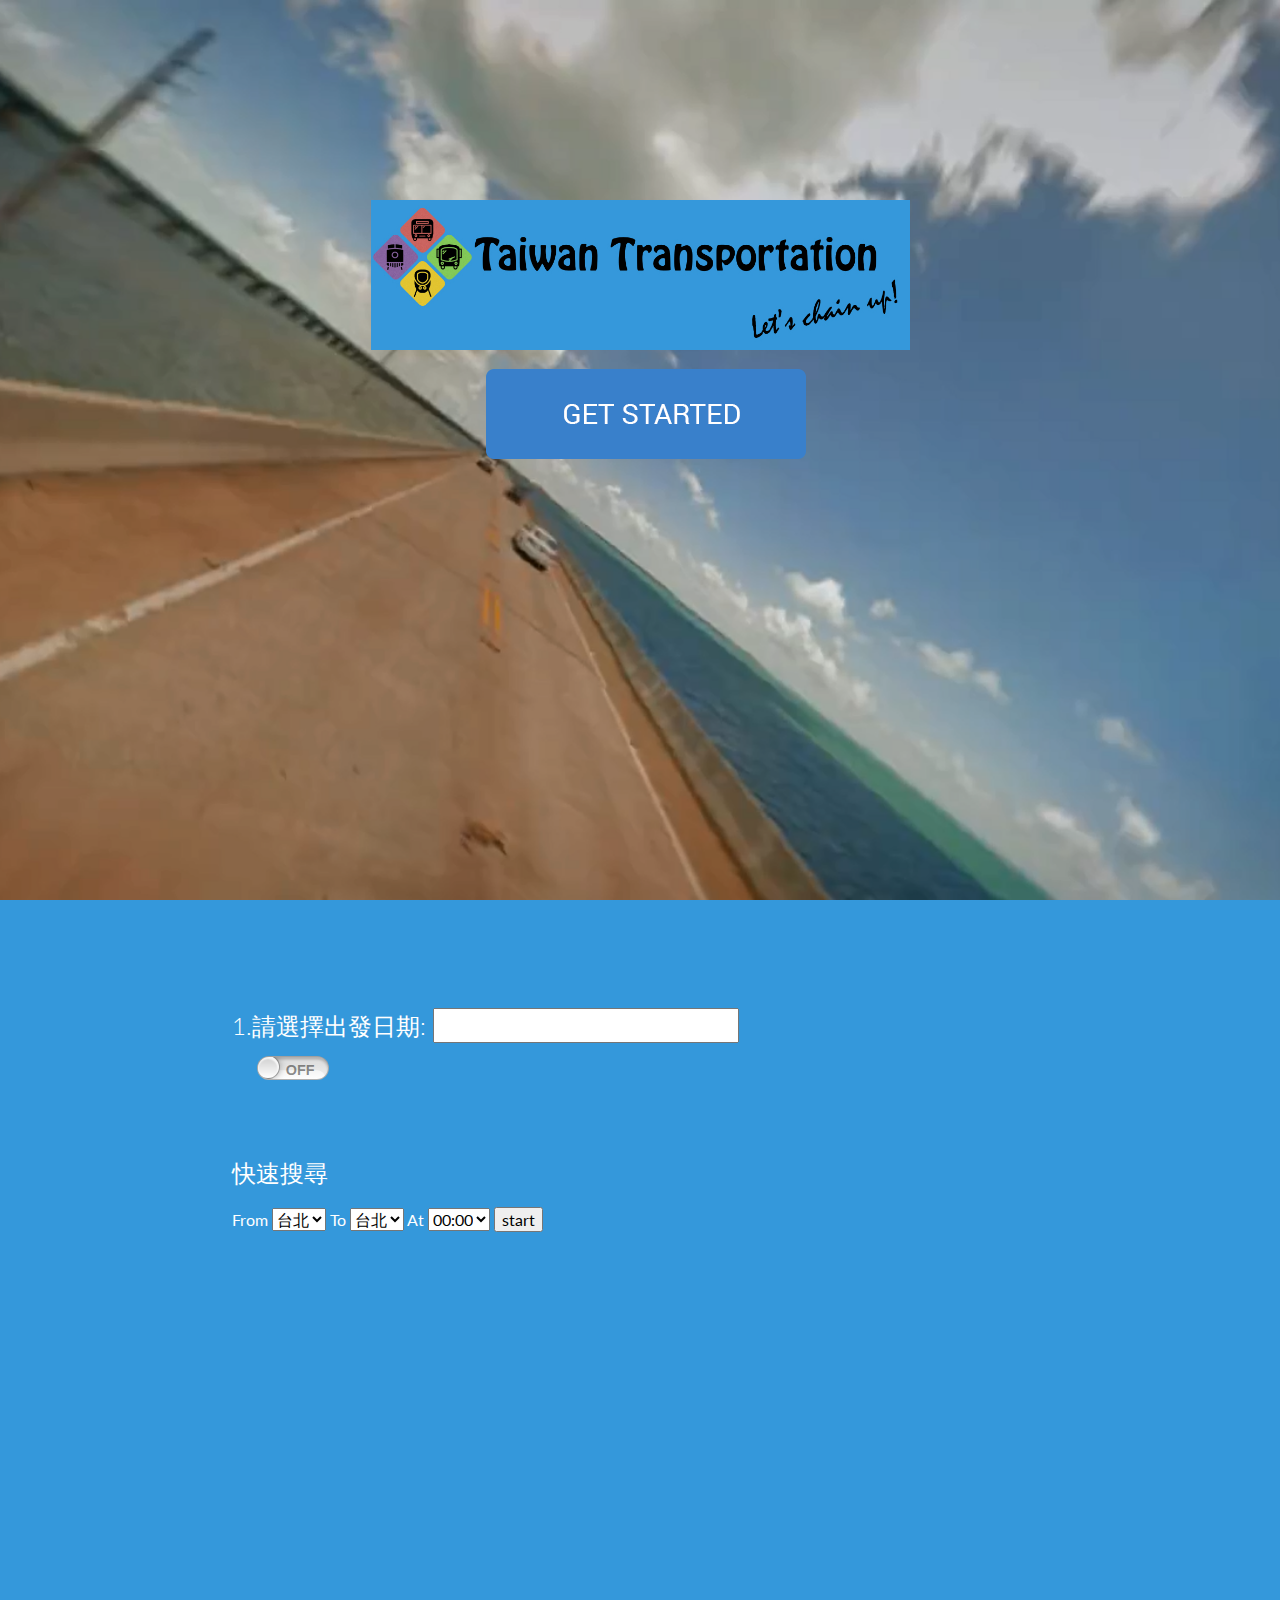
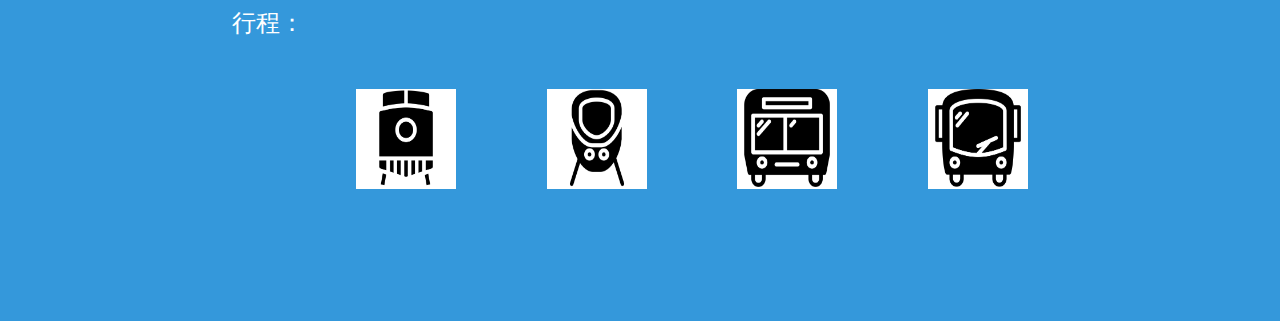
==== index.html @ dab4e98c "new UI ver2 配色未調" ====
<!DOCTYPE html>
<html lang="en" class="demo-1 no-js">
	<head>
		<meta charset="UTF-8" />
		<meta http-equiv="X-UA-Compatible" content="IE=edge">
		<meta name="viewport" content="width=device-width, initial-scale=1">
		<title>Transportation.</title>
		<meta name="description" content="Hover Effects with animated SVG Shapes using Snap.svg" />
		<meta name="keywords" content="animated svg, hover effect, grid, svg shape html, " />
		<meta name="author" content="Codrops" />
		<link rel="shortcut icon" href="../favicon.ico">
		<link rel="stylesheet" type="text/css" href="css/normalize.css" />
		<link rel="stylesheet" type="text/css" href="css/demo.css" />
		<link rel="stylesheet" type="text/css" href="css/component.css" />
		<link rel="stylesheet" href="css/jquery.modal.css" type="text/css" media="screen" />
		<link rel="stylesheet" type="text/css" href="css/style.css">
		<link rel="stylesheet" href="css/animate.css">
		
		<link href='https://fonts.googleapis.com/css?family=Indie+Flower' rel='stylesheet' type='text/css'>
		

		
		<script src="https://ajax.googleapis.com/ajax/libs/jquery/1.11.3/jquery.min.js"></script>
		<script src="js/calendar.js" type="text/javascript"></script>
		<script src="js/snap.svg-min.js"></script>
		<script type="text/javascript" src="http://www.parsecdn.com/js/parse-latest.js"></script>
		<script src="js/jquery.modal.js" type="text/javascript" charset="utf-8"></script>
		<script src="js/shake.js" type="text/javascript" charset="utf-8" async defer></script>
		<!-- 各種交通工具.js -->
		<script src="js/train.js" type="text/javascript" charset="utf-8" async defer></script>
		<script src="js/THSR.js" type="text/javascript" charset="utf-8" async defer></script>
		<script src="js/Bus.js" type="text/javascript" charset="utf-8" async defer></script>   	
		<script src="js/t_bus.js" type="text/javascript" charset="utf-8" async defer></script>		
		

		<script type="text/javascript">
			var c = new Calendar("c");
			document.write(c);
              	$(function(){
			    	$("#gotop").click(function(){       
			     	jQuery("html,body").animate({
				    		scrollTop:450
						},1000);
				  		     
			     });
		    	   
			    	$(window).scroll(function() {
			      	if ( $(this).scrollTop() > 300){
			      		$('#gotop').fadeIn("fast");
			      	} 
			      	else {
			      		$('#gotop').stop().fadeOut("fast");
			      	}
			     });

			});
			
		</script>
	</head>
	<body>
	
	
		
	
	<div id="gotop"><img src="http://1.bp.blogspot.com/-zMfrIkyhlVs/Uh7FePoKU8I/AAAAAAAAHnA/WA0H_vbWAWc/s1600/go-top.png"></div>
				<div id="main">
				<video autoplay poster="css/bg.png" id="bgvid" muted loop>
				
				<source src="v1.mp4" type="video/mp4">
				</video>
				<header class="codrops-header">
<!-- 				<h1>Transportation.<span>Let's Chain up. </span></h1>
 -->			</header>
				<br>
				<input type="image" src="img/get-started.png" id="started"  onclick="go_started()" ></input>
				
			</div>
			<br>
			<br>
			<br>
			<br>
		<div class="container">
			<div id="inner">
			<div class="step" >
				
				<h2>1.請選擇出發日期: <input type="text" id = "date" name="txt2" onfocus="c.showMoreDay = false;c.show(this);"/></h2>	
				<label><input type="checkbox" id="ios" class="ios-switch"  onclick="divide(this)" /></label>
			</div>
			
			
			<div id="divide1" class="step" style="display:block;">
			
			<h2>快速搜尋</h2>
			<br>From
								<select name="from"size="1" id = "all_from">
									<option value="1">台北</option>
									<option value="2">板橋</option>
									<option value="3">桃園</option>
									<option value="4">新竹</option>
									<option value="5">台中</option>
									<option value="6">嘉義</option>
									<option value="7">台南</option>
									<option value="8">高雄</option>
								</select>
								To
								<select name="to" size="1" id = "all_to">
									<option value="1">台北</option>
									<option value="2">板橋</option>
									<option value="3">桃園</option>
									<option value="4">新竹</option>
									<option value="5">台中</option>
									<option value="6">嘉義</option>
									<option value="7">台南</option>
									<option value="8">高雄</option>
								</select>
								At
								<select name="time" size="1" id = "all_time">
									<option value="0">00:00</option>
									<option value="1">01:00</option>
									<option value="2">02:00</option>
									<option value="3">03:00</option>
									<option value="4">04:00</option>
									<option value="5">05:00</option>
									<option value="6">06:00</option>
									<option value="7">07:00</option>
									<option value="8">08:00</option>
									<option value="9">09:00</option>
									<option value="10">10:00</option>
									<option value="11">11:00</option>
									<option value="12">12:00</option>
									<option value="13">13:00</option>
									<option value="14">14:00</option>
									<option value="15">15:00</option>
									<option value="16">16:00</option>
									<option value="17">17:00</option>
									<option value="18">18:00</option>
									<option value="19">19:00</option>
									<option value="20">20:00</option>
									<option value="21">21:00</option>
									<option value="22">22:00</option>
									<option value="23">23:00</option>
								</select>
								<input type="button" value="start" onclick="metasearch()">
			</div>
			
			<div class="step" id="divide2" style="display:none;">
				<h2>請選擇交通工具：<span></span></h2>
			
			<section id="grid" class="grid clearfix">
			
				<a id="train" class="visible" data-path-hover="m 180,34.57627 -180,0 L 0,0 180,0 z">
					<figure>
						<img src="img/train.png" />
						<svg viewBox="0 0 180 320" preserveAspectRatio="none"><path d="M 180,160 0,218 0,0 180,0 z"/></svg>
						<figcaption>

						<h2>火車</h2>
						<p>Train</p>
						
						<form name="train">
						<br>From<br>
							<select name="major" size="1" onChange="redirect(this.options.selectedIndex,0)" id="major1_train">
								<option>台北</option>
								<option>桃園</option>
								<option>新竹</option>
								<option>苗栗</option>
								<option>台中</option>
								<option>彰化</option>
								<option>雲林</option>
								<option>嘉義</option>
								<option>台南</option>
								<option>高雄</option>
								<option>屏東</option>
								<option>台東</option>
								<option>花蓮</option>
								<option>宜蘭</option>
								<option>平溪線</option>
								<option>內灣線</option>
								<option>集集線</option>
								<option>沙崙線</option>
								<option>深奧線</option>
							</select>
							<select name="sub1" size="1" id = "train_from">
								<option value="083">福隆</option>
								<option value="084">貢寮</option>
								<option value="085">雙溪</option>
								<option value="086">牡丹</option>
								<option value="087">三貂嶺</option>
								<option value="088">侯硐</option>
								<option value="089">瑞芳</option>
								<option value="090">四腳亭</option>
								<option value="..">暖暖</option>
								<option value="092">基隆</option>
								<option value="..">三坑</option>
								<option value="093">八堵</option>
								<option value="094">七堵</option>
								<option value="..">百福</option>
								<option value="..">五堵</option>
								<option value="096">汐止</option>
								<option value="..">汐科</option>
								<option value="097">南港</option>
								<option value="098">松山</option>
								<option value="100" selected>台北</option>
								<option value="101">萬華</option>
								<option value="102">板橋</option>
								<option value="..">浮洲</option>
								<option value="103">樹林</option>
								<option value="104">山佳</option>
								<option value="105">鶯歌</option>
							</select>
							
							<br>To<br>
							<select name="major2" size="1" onChange="redirect(this.options.selectedIndex,1)" id="major2_train">								<option>台北</option>
								<option>桃園</option>
								<option>新竹</option>
								<option>苗栗</option>
								<option>台中</option>
								<option>彰化</option>
								<option>雲林</option>
								<option>嘉義</option>
								<option>台南</option>
								<option>高雄</option>
								<option>屏東</option>
								<option>台東</option>
								<option>花蓮</option>
								<option>宜蘭</option>
								<option>平溪線</option>
								<option>內灣線</option>
								<option>集集線</option>
								<option>沙崙線</option>
								<option>深奧線</option>
							</select>
							<select name="sub2" size="1" id = "train_to">
								<option value="083">福隆</option>
								<option value="084">貢寮</option>
								<option value="085">雙溪</option>
								<option value="086">牡丹</option>
								<option value="087">三貂嶺</option>
								<option value="088">侯硐</option>
								<option value="089">瑞芳</option>
								<option value="090">四腳亭</option>
								<option value="..">暖暖</option>
								<option value="092">基隆</option>
								<option value="..">三坑</option>
								<option value="093">八堵</option>
								<option value="094">七堵</option>
								<option value="..">百福</option>
								<option value="..">五堵</option>
								<option value="096">汐止</option>
								<option value="..">汐科</option>
								<option value="097">南港</option>
								<option value="098">松山</option>
								<option value="100" selected>台北</option>
								<option value="101">萬華</option>
								<option value="102">板橋</option>
								<option value="..">浮洲</option>
								<option value="103">樹林</option>
								<option value="104">山佳</option>
								<option value="105">鶯歌</option>
							</select>
							<br>
							<input type="image" src="img/exchange1.png" id="exchange" onclick="change();return false; "  ></input>
							<br>At<br>
							<select name="type" size="1" id = "train_time">
								<option>00:00</option>
								<option>01:00</option>
								<option>02:00</option>
								<option>03:00</option>
								<option>04:00</option>
								<option>05:00</option>
								<option>06:00</option>
								<option>07:00</option>
								<option>08:00</option>
								<option>09:00</option>
								<option>10:00</option>
								<option>11:00</option>
								<option>12:00</option>
								<option>13:00</option>
								<option>14:00</option>
								<option>15:00</option>
								<option>16:00</option>
								<option>17:00</option>
								<option>18:00</option>
								<option>19:00</option>
								<option>20:00</option>
								<option>21:00</option>
								<option>22:00</option>
								<option>23:00</option>
							</select>
							
							<select name="time_check" size="1" id = "time_check">
								<option value="0">出發時間</option>
								<option value="1">抵達時間</option>
								
								
							</select>
							<br>Type<br>
							<select name="type" size="1" id = "train_type">
								<option value="0">全部</option>
								<option value="1">對號</option>
								<option value="2">非對號</option>
								
							</select>
							
							
							<button onclick="search($('#train_from :selected').text(),$('#train_to :selected').text(),$('#time_check').val(),$('#train_time').val(),$('#train_type').val(),0);return false">Submit</button>
						</form>
						</figcaption>

					</figure>
				</a>
				<a  id="thsr" class="visible" data-path-hover="m 180,34.57627 -180,0 L 0,0 180,0 z">
					<figure>
						<img src="img/thsr.png" />
						<svg viewBox="0 0 180 320" preserveAspectRatio="none"><path d="M 180,160 0,218 0,0 180,0 z"/></svg>
						<figcaption>

							<h2>高鐵</h2>
							<p>Taiwan High Speed Rail(THSR)</p>
							<form name="thsr">                
								<br>From<br>
								<select name="from"size="1" id = "thsr_from">
									<option value="1">台北</option>
									<option value="2">板橋</option>
									<option value="3">桃園</option>
									<option value="4">新竹</option>
									<option value="5">台中</option>
									<option value="6">嘉義</option>
									<option value="7">台南</option>
									<option value="8">左營</option>
								</select>
								<br>To<br>
								<select name="to" size="1" id = "thsr_to">
									<option value="1">台北</option>
									<option value="2">板橋</option>
									<option value="3">桃園</option>
									<option value="4">新竹</option>
									<option value="5">台中</option>
									<option value="6">嘉義</option>
									<option value="7">台南</option>
									<option value="8">左營</option>
								</select>
								<br>
								<input type="image" src="img/exchange1.png" id="exchange" onclick="change2();return false; "  ></input>
								<br>At<br>
								<select name="time" size="1" id = "thsr_time">
									<option value="0">00:00</option>
									<option value="1">01:00</option>
									<option value="2">02:00</option>
									<option value="3">03:00</option>
									<option value="4">04:00</option>
									<option value="5">05:00</option>
									<option value="6">06:00</option>
									<option value="7">07:00</option>
									<option value="8">08:00</option>
									<option value="9">09:00</option>
									<option value="10">10:00</option>
									<option value="11">11:00</option>
									<option value="12">12:00</option>
									<option value="13">13:00</option>
									<option value="14">14:00</option>
									<option value="15">15:00</option>
									<option value="16">16:00</option>
									<option value="17">17:00</option>
									<option value="18">18:00</option>
									<option value="19">19:00</option>
									<option value="20">20:00</option>
									<option value="21">21:00</option>
									<option value="22">22:00</option>
									<option value="23">23:00</option>
								</select>
															
								<button onclick="selectitem($('#thsr_from').val(),$('#thsr_to').val(),$('#thsr_time').val(),$('#thsr_from :selected').text(),$('#thsr_to :selected').text(),0);return false">Submit</button>             
							</form>

						</figcaption>
					</figure>
				</a>
				<a  id="bus" class="visible" data-path-hover="m 180,34.57627 -180,0 L 0,0 180,0 z">
					<figure>
						<img src="img/coach.png"/>
						<svg viewBox="0 0 180 320" preserveAspectRatio="none"><path d="M 180,160 0,218 0,0 180,0 z"/></svg>
						<figcaption>
						<h2>客運</h2>
						<p>Coach</p>
						<form name="bus">
						<br>路線<br>
						<select name="route"size="1" id = "bus_route">
									<option value="1">台北→台南(兩排椅)</option>
									<option value="2">台南→台北(兩排椅)</option>
									<option value="3">台北→台南(三排椅)</option>
									<option value="4">台南→台北(三排椅)</option>
									<option value="5">台北→新營→高雄</option>
									<option value="6">高雄→新營→台北</option>
									<option value="7">台南→嘉義</option>
									<option value="8">嘉義→台南</option>
									<option value="9">台北→台中</option>
									<option value="10">台中→台北</option>
									<option value="11">台南→台中</option>
									<option value="12">台中→台南</option>
									
								</select>
						<br>At<br>
							<select name="type" size="1" id = "b_time">
								<option value="0">00:00</option>
									<option value="1">01:00</option>
									<option value="2">02:00</option>
									<option value="3">03:00</option>
									<option value="4">04:00</option>
									<option value="5">05:00</option>
									<option value="6">06:00</option>
									<option value="7">07:00</option>
									<option value="8">08:00</option>
									<option value="9">09:00</option>
									<option value="10">10:00</option>
									<option value="11">11:00</option>
									<option value="12">12:00</option>
									<option value="13">13:00</option>
									<option value="14">14:00</option>
									<option value="15">15:00</option>
									<option value="16">16:00</option>
									<option value="17">17:00</option>
									<option value="18">18:00</option>
									<option value="19">19:00</option>
									<option value="20">20:00</option>
									<option value="21">21:00</option>
									<option value="22">22:00</option>
									<option value="23">23:00</option>
							</select>
						<p></p>
						<button onclick="bus_time($('#bus_route').val(),$('#b_time').val(),$('#bus_route :selected').text());return false">Submit</button>
						
						</form>
						</figcaption>
					</figure>
				</a>
				<a  id="mtr" class="visible" data-path-hover="m 180,34.57627 -180,0 L 0,0 180,0 z">
					<figure>
						<img src="img/bus.png" />
						<svg viewBox="0 0 180 320" preserveAspectRatio="none"><path d="M 180,160 0,218 0,0 180,0 z"/></svg>
						<figcaption>
						<h2>公車</h2>
						<p>Bus</p>
						
						<form name="bus_r">
						<br>To<br>
							<select name="major" size="1" onChange="redirect2(this.options.selectedIndex,1)">
								<option>市區公車</option>
								<option>觀光公車</option>
								<option>高鐵接駁車</option>
								<option>綠線</option>
								<option>藍線</option>
								<option>棕線</option>
								<option>橘線</option>
								<option>黃線</option>
								<option>紅線</option>
								
							</select>
							<select name="sub1" size="1" id = "bus_to">
								<option value="..">0右</option>
								<option value="..">0左</option>
								<option value="..">1</option>
								<option value="..">2</option>
								<option value="..">3</option>
								<option value="..">5</option>
								<option value="..">6</option>
								<option value="..">7</option>
								<option value="..">9</option>
								<option value="..">10</option>
								<option value="..">11</option>
								<option value="..">14</option>
								<option value="..">15</option>
								<option value="..">17</option>
								<option value="..">18</option>
								<option value="..">19</option>
								<option value="..">20</option>
								<option value="..">21</option>
								
							</select>
							<br>去回程<br>
							<select  size="1" id = "bus_direction">
							<option value="0">去程</option>
							<option value="1">返程</option>
							</select>
						<p></p>
						<button onclick="bus_station($('#bus_to :selected').text(),$('#bus_direction :selected').text());return false">Submit</button>
						</form>
						</figcaption>
					</figure>
				</a>
			</section>
			</div>
			</div>
			<div class="step" id="step-three">
				<h2>行程：<span><br></span>
				<div id="tabsF" >
				<ul id = "select_tp">
					<li id="current" class="img1"><a href="javascript://" onclick="loadTab(this,1,1);"><img id="img1" src="img/t1.png" width="100" height="100"></a></li>
					<li class="img2"><a href="javascript://" onclick="loadTab(this,2,1);"><img id="img2" src="img/t2.png" width="100" height="100"></a></li>
					<li class="img3"><a href="javascript://" onclick="loadTab(this,3,1);"><img id="img3" src="img/t3.png" width="100" height="100"></a></li>
					<li class="img4"><a href="javascript://" onclick="loadTab(this,4,1);"><img id="img4" src="img/t4.png" width="100" height="100"></a></li>
					
				</ul>
				</div>
				<div id="tabsC" class="grid clearfix" style="  opacity:0.95;">
					<div id="S1" class="grid clearfix" style="display:none;margin:1% 18% 1% -5%; opacity:0.95;">尚未查詢</div>
					<div id="S2" class="grid clearfix" style="display:none;margin:1% 18% 1% -5%; opacity:0.95;">尚未查詢</div>
					<div id="S3" class="grid clearfix" style="display:none;margin:1% 18% 1% -5%; opacity:0.95;">尚未查詢</div>
					<div id="S4"  class="grid clearfix" style="display:none;margin:1% 18% 1% -5%; opacity:0.95;">尚未查詢</div>
					
				</div>
				<div id="showTrain" class="grid clearfix" style=" margin:1% 18% 1% -5%; opacity:0.95;"></div>
				<div id="showThsr" class="grid clearfix" style=" margin:1% 18% 1% -5%;opacity:0.95;"></div>				
				<div id="showCoach" class="grid clearfix" style=" margin:1% 18% 1% -5%;opacity:0.95;"></div>
				<div id="showBus" class="grid clearfix" style=" margin:1% 18% 1% -5%;opacity:0.95;"></div>				
				</h2>
			</div>
			
			
		</div>
		<!-- /container -->
		 

		
		
		<script>
		
		var order="http://railway.hinet.net/ctno1.htm?from_station=";
		var x1=document.getElementById("train_from").value;
		var x2=document.getElementById("train_to").value;
		order=order+x1;
		order=order+"&to_station=";
		order=order+x2;
		order=order+"&getin_date=";
		var x3=document.getElementById("date").value
		document.write(x3);
		</script>
		
		<script>
			(function() {
		
				function init() {
					var speed = 250,
						easing = mina.easeinout;
					[].slice.call ( document.querySelectorAll( '#grid > a' ) ).forEach( function( el ) {
						var s = Snap( el.querySelector( 'svg' ) ), path = s.select( 'path' ),
							pathConfig = {
								from : path.attr( 'd' ),
								to : el.getAttribute( 'data-path-hover' )
							};
						el.addEventListener( 'mouseenter', function() {
							path.animate( { 'path' : pathConfig.to }, speed, easing );
						} );
						el.addEventListener( 'mouseleave', function() {
							path.animate( { 'path' : pathConfig.from }, speed, easing );
						} );
					} );
				}
				init();
			})();
			function changeVisibility(btn){
				if(btn==0)
				{
					if(document.getElementById("train").className == "hidden")
					{
						document.getElementById("train").className = "visible";
					}
					else if(document.getElementById("train").className == "visible")
					{
						document.getElementById("train").className = "hidden";
					}
				}
				else if(btn==1)
				{
					if(document.getElementById("thsr").className == "hidden")
					{
						document.getElementById("thsr").className = "visible";
					}
					else if(document.getElementById("thsr").className == "visible")
					{
						document.getElementById("thsr").className = "hidden";
					}
				}
				else if(btn==2)
				{
					if(document.getElementById("bus").className == "hidden")
					{
						document.getElementById("bus").className = "visible";
					}
					else if(document.getElementById("bus").className == "visible")
					{
						document.getElementById("bus").className = "hidden";
					}
				}
				else if(btn==3)
				{
					if(document.getElementById("mtr").className == "hidden")
					{
						document.getElementById("mtr").className = "visible";
					}
					else if(document.getElementById("mtr").className == "visible")
					{
						document.getElementById("mtr").className = "hidden";
					}
				}
			}
		</script>
		
		<script language="JavaScript">
			var groups2=document.bus_r.major.options.length;
			var group2=new Array(groups2);
			for (i=0; i<groups2; i++){
				group2[i]=new Array();
			}
			group2[0][0]= new Option("0右","..")
			group2[0][1]= new Option("0左","..")
			group2[0][2]= new Option("1","..")
			group2[0][3]= new Option("2","..")
			group2[0][4]= new Option("3","..")
			group2[0][5]= new Option("5","..")
			group2[0][6]= new Option("6","..")
			group2[0][7]= new Option("7","..")
			group2[0][8]= new Option("9","..")
			group2[0][9]= new Option("10","..")
			group2[0][10]= new Option("11","..")
			group2[0][11]= new Option("14","..")
			group2[0][12]= new Option("15","..")
			group2[0][13]= new Option("17","..")
			group2[0][14]= new Option("18","..")
			group2[0][15]= new Option("19","..")
			group2[0][16]= new Option("20","..")
			group2[0][17]= new Option("21","..")
			group2[1][0] = new Option("66","..")
			group2[1][1] = new Option("88","..")
			group2[1][2] = new Option("99","..")
			group2[2][0] = new Option("H31","..")
			group2[2][1] = new Option("H62","..")
			group2[3][0] = new Option("綠幹線","..")
			group2[3][1] = new Option("綠1","..")
			group2[3][2] = new Option("綠2","..")
			group2[3][3] = new Option("綠3","..")
			group2[3][4] = new Option("綠4","..")
			group2[3][5] = new Option("綠5","..")
			group2[3][6] = new Option("綠6","..")
			group2[3][7] = new Option("綠7","..")
			group2[3][8] = new Option("綠10","..")
			group2[3][9] = new Option("綠11","..")
			group2[3][10] = new Option("綠12","..")
			group2[3][11] = new Option("綠13","..")
			group2[3][12] = new Option("綠14","..")
			group2[3][13] = new Option("綠15","..")
			group2[3][14] = new Option("綠16","..")
			group2[3][15] = new Option("綠17","..")
			group2[3][16] = new Option("綠20","..")
			group2[3][17] = new Option("綠21","..")
			group2[3][18] = new Option("綠22","..")
			group2[3][19] = new Option("綠23","..")
			group2[3][20] = new Option("綠24","..")
			group2[3][21] = new Option("綠25","..")
			group2[3][22] = new Option("綠26","..")
			group2[3][23] = new Option("綠27","..")
			group2[4][0] = new Option("藍幹線","..")
			group2[4][1] = new Option("藍1","..")
			group2[4][2] = new Option("藍2","..")
			group2[4][3] = new Option("藍3","..")
			group2[4][4] = new Option("藍11","..")
			group2[4][5] = new Option("藍12","..")
			group2[4][6] = new Option("藍13","..")
			group2[4][7] = new Option("藍20","..")
			group2[4][8] = new Option("藍21","..")
			group2[4][9] = new Option("藍22","..")
			group2[4][10] = new Option("藍23","..")
			group2[4][11] = new Option("藍24","..")
			group2[4][12] = new Option("藍25","..")
			group2[5][0] = new Option("棕1","..")
			group2[5][1] = new Option("棕2","..")
			group2[5][2] = new Option("棕3","..")
			group2[5][3] = new Option("棕10","..")
			group2[5][4] = new Option("棕11","..")
			group2[6][0] = new Option("橘1","..")
			group2[6][1] = new Option("橘2","..")
			group2[6][2] = new Option("橘3","..")
			group2[6][3] = new Option("橘4","..")
			group2[6][4] = new Option("橘5","..")
			group2[6][5] = new Option("橘10","..")
			group2[6][6] = new Option("橘11","..")
			group2[6][7] = new Option("橘12","..")
			group2[6][8] = new Option("橘20","..")
			group2[7][0] = new Option("黃幹線","..")
			group2[7][1] = new Option("黃1","..")
			group2[7][2] = new Option("黃2","..")
			group2[7][3] = new Option("黃3","..")
			group2[7][4] = new Option("黃4","..")
			group2[7][5] = new Option("黃5","..")
			group2[7][6] = new Option("黃6","..")
			group2[7][7] = new Option("黃6-1","..")
			group2[7][8] = new Option("黃7","..")
			group2[7][9] = new Option("黃9","..")
			group2[7][10] = new Option("黃10","..")
			group2[7][11] = new Option("黃11","..")
			group2[7][12] = new Option("黃12","..")
			group2[7][13] = new Option("黃13","..")
			group2[7][14] = new Option("黃14","..")
			group2[7][15] = new Option("黃15","..")
			group2[7][16] = new Option("黃20","..")
			group2[8][0] = new Option("紅幹線","..")
			group2[8][1] = new Option("紅1","..")
			group2[8][2] = new Option("紅2","..")
			group2[8][3] = new Option("紅3","..")
			group2[8][4] = new Option("紅3-1","..")
			group2[8][5] = new Option("紅4","..")
			group2[8][6] = new Option("紅10","..")
			group2[8][7] = new Option("紅11","..")
			group2[8][8] = new Option("紅12","..")
			group2[8][9] = new Option("紅13","..")
			
			var temp;
			function redirect2(x,y){
				temp=document.bus_r.sub1;
				for (m=temp.options.length-1;m>0;m--){
					temp.options[m]=null
				}
				for (i=0;i<group2[x].length;i++){
					temp.options[i]=new Option(group2[x][i].text,group2[x][i].value)
				}		
			}		
		</script>
		<script>
		//火車上下車交換
		function change()
		{
		var x=document.getElementById("major1_train").selectedIndex;
		var y=document.getElementById("major2_train").selectedIndex;
		var a=document.getElementById("train_from").selectedIndex;
		var b=document.getElementById("train_to").selectedIndex
		redirect(x,1);
		redirect(y,0);
		
		document.getElementById("major1_train").selectedIndex=y;
		document.getElementById("train_from").selectedIndex=b;
		document.getElementById("major2_train").selectedIndex=x;

		document.getElementById("train_to").selectedIndex=a;
		}
		//高鐵上下車交換
		function change2()
		{
		var temp =  document.getElementById("thsr_from").selectedIndex;
		document.getElementById("thsr_from").selectedIndex = document.getElementById("thsr_to").selectedIndex;
		document.getElementById("thsr_to").selectedIndex = temp;
		}


		</script>
		<script language="JavaScript">
			var groups=document.train.major.options.length
			var group=new Array(groups)
			for (i=0; i<groups; i++){
				group[i]=new Array();
			}
			group[0][0]=new Option("福隆","083")
			group[0][1]=new Option("貢寮","084")
			group[0][2]=new Option("雙溪","085")
			group[0][3]=new Option("牡丹","086")
			group[0][4]=new Option("三貂嶺","087")
			group[0][5]=new Option("猴硐","088")
			group[0][6]=new Option("瑞芳","089")
			group[0][7]=new Option("四腳亭","090")
			group[0][8]=new Option("暖暖","..")
			group[0][9]=new Option("基隆","092")
			group[0][10]=new Option("三坑","..")
			group[0][11]=new Option("八堵","093")
			group[0][12]=new Option("七堵","094")
			group[0][13]=new Option("百福","..")
			group[0][14]=new Option("五堵","..")
			group[0][15]=new Option("汐止","096")
			group[0][16]=new Option("汐科","..")
			group[0][17]=new Option("南港","097")
			group[0][18]=new Option("松山","098")
			group[0][19]=new Option("台北","100")
			group[0][20]=new Option("萬華","101")
			group[0][21]=new Option("板橋","102")
			group[0][22]=new Option("浮洲","..")
			group[0][23]=new Option("樹林","103")
			group[0][24]=new Option("山佳","104")
			group[0][25]=new Option("鶯歌","105")
			group[1][0]=new Option("桃園","106")
			group[1][1]=new Option("內壢","107")
			group[1][2]=new Option("中壢","108")
			group[1][3]=new Option("埔心","109")
			group[1][4]=new Option("楊梅","110")
			group[1][5]=new Option("富岡","111")
			group[2][0]=new Option("湖口","112")
			group[2][1]=new Option("新豐","113")
			group[2][2]=new Option("竹北","114")
			group[2][3]=new Option("北新竹","..")
			group[2][4]=new Option("新竹","115")
			group[2][5]=new Option("香山","..")
			group[3][0]=new Option("崎頂","..")
			group[3][1]=new Option("竹南","118")
			group[3][2]=new Option("談文","119")
			group[3][3]=new Option("大山","120")
			group[3][4]=new Option("後龍","121")
			group[3][5]=new Option("龍港","..")
			group[3][6]=new Option("白沙屯","123")
			group[3][7]=new Option("新埔","124")
			group[3][8]=new Option("通霄","125")
			group[3][9]=new Option("苑裡","126")
			group[3][10]=new Option("造橋","135")
			group[3][11]=new Option("豐富","..")
			group[3][12]=new Option("苗栗","137")
			group[3][13]=new Option("南勢","..")
			group[3][14]=new Option("銅鑼","139")
			group[3][15]=new Option("三義","140")
			group[4][0]=new Option("日南","127")
			group[4][1]=new Option("大甲","128")
			group[4][2]=new Option("台中港","129")
			group[4][3]=new Option("清水","130")
			group[4][4]=new Option("沙鹿","131")
			group[4][5]=new Option("龍井","132")
			group[4][6]=new Option("大肚","133")
			group[4][7]=new Option("追分","134")
			group[4][8]=new Option("泰安","142")
			group[4][9]=new Option("后里","143")
			group[4][10]=new Option("豐原","144")
			group[4][11]=new Option("潭子","145")
			group[4][12]=new Option("太原","..")
			group[4][13]=new Option("台中","146")
			group[4][14]=new Option("大慶","223")
			group[4][15]=new Option("烏日","147")
			group[4][16]=new Option("新烏日","280")
			group[4][17]=new Option("成功","148")
			group[5][0]=new Option("彰化","149")
			group[5][1]=new Option("花壇","150")
			group[5][2]=new Option("大村","..")
			group[5][3]=new Option("員林","151")
			group[5][4]=new Option("永靖","..")
			group[5][5]=new Option("社頭","153")
			group[5][6]=new Option("田中","154")
			group[5][7]=new Option("二水","155")
			group[6][0]=new Option("林內","156")
			group[6][1]=new Option("石榴","..")
			group[6][2]=new Option("斗六","158")
			group[6][3]=new Option("斗南","159")
			group[6][4]=new Option("石龜","..")
			group[7][0]=new Option("大林","161")
			group[7][1]=new Option("民雄","162")
			group[7][2]=new Option("嘉北","..")
			group[7][3]=new Option("嘉義","163")
			group[7][4]=new Option("水上","164")
			group[7][5]=new Option("南靖","..")
			//台南
			group[8][0]=new Option("後壁","166")
			group[8][1]=new Option("新營","167")
			group[8][2]=new Option("柳營","..")
			group[8][3]=new Option("林鳳營","169")
			group[8][4]=new Option("隆田","170")
			group[8][5]=new Option("拔林","171")
			group[8][6]=new Option("善化","172")
			group[8][7]=new Option("南科","282")
			group[8][8]=new Option("新市","173")
			group[8][9]=new Option("永康","174")
			group[8][10]=new Option("大橋","..")
			group[8][11]=new Option("台南","175")
			group[8][12]=new Option("保安","176")
			group[8][14]=new Option("仁德","..")
			group[8][15]=new Option("中洲","177")
			group[8][16]=new Option("長榮大學","..")
			group[8][17]=new Option("沙崙","..")
			//高雄
			group[9][0]=new Option("大湖","178")
			group[9][1]=new Option("路竹","179")
			group[9][2]=new Option("岡山","180")
			group[9][3]=new Option("橋頭","181")
			group[9][4]=new Option("楠梓","183")
			group[9][5]=new Option("新左營","288")
			group[9][6]=new Option("左營","184")
			group[9][7]=new Option("高雄","185")
			group[9][8]=new Option("鳳山","186")
			group[9][9]=new Option("後庄","187")
			group[9][10]=new Option("九曲堂","188")
			//屏東
			group[10][0]=new Option("六塊厝","..")
			group[10][1]=new Option("屏東","190")
			group[10][2]=new Option("歸來","..")
			group[10][3]=new Option("麟洛","..")
			group[10][4]=new Option("西勢","193")
			group[10][5]=new Option("竹田","194")
			group[10][6]=new Option("潮州","195")
			group[10][7]=new Option("崁頂","..")
			group[10][8]=new Option("南州","197")
			group[10][9]=new Option("鎮安","..")
			group[10][10]=new Option("林邊","199")
			group[10][11]=new Option("佳冬","200")
			group[10][12]=new Option("東海","..")
			group[10][13]=new Option("枋寮","203")
			group[10][14]=new Option("加祿","204")
			group[10][15]=new Option("內獅","..")
			group[10][16]=new Option("枋山","..")
			//台東
			group[11][0]=new Option("古莊","..")
			group[11][1]=new Option("大武","211")
			group[11][2]=new Option("瀧溪","213")
			group[11][3]=new Option("多良","..")
			group[11][4]=new Option("金崙","215")
			group[11][5]=new Option("太麻里","217")
			group[11][6]=new Option("知本","219")
			group[11][7]=new Option("康樂","220")
			group[11][16]=new Option("池上","015")
			group[11][15]=new Option("海端","..")
			group[11][14]=new Option("關山","012")
			group[11][13]=new Option("月美","..")
			group[11][12]=new Option("瑞和","..")
			group[11][11]=new Option("瑞源","009")
			group[11][10]=new Option("鹿野","008")
			group[11][9]=new Option("山里","..")
			group[11][8]=new Option("台東","004")
			//花蓮
			group[12][25]=new Option("和平","057")
			group[12][24]=new Option("和仁","056")
			group[12][23]=new Option("崇德","055")
			group[12][22]=new Option("新城","054")
			group[12][21]=new Option("景美","..")
			group[12][20]=new Option("北埔","052")
			group[12][19]=new Option("花蓮","051")
			group[12][18]=new Option("吉安","045")
			group[12][17]=new Option("志學","043")
			group[12][16]=new Option("平和","..")
			group[12][15]=new Option("壽豐","041")
			group[12][14]=new Option("豐田","040")
			group[12][13]=new Option("溪口","..")
			group[12][12]=new Option("南平","037")
			group[12][11]=new Option("鳳林","036")
			group[12][10]=new Option("萬榮","035")
			group[12][9]=new Option("光復","034")
			group[12][8]=new Option("大富","..")
			group[12][7]=new Option("富源","031")
			group[12][6]=new Option("瑞穗","029")
			group[12][5]=new Option("三民","..")
			group[12][4]=new Option("玉里","025")
			group[12][3]=new Option("安通","..")
			group[12][2]=new Option("東里","022")
			group[12][1]=new Option("東竹","020")
			group[12][0]=new Option("富里","018")
			//宜蘭
			group[13][21]=new Option("石城","..")
			group[13][20]=new Option("大里","081")
			group[13][19]=new Option("大溪","080")
			group[13][18]=new Option("龜山","079")
			group[13][17]=new Option("外澳","..")
			group[13][16]=new Option("頭城","077")
			group[13][15]=new Option("頂埔","..")
			group[13][14]=new Option("礁溪","075")
			group[13][13]=new Option("四城","074")
			group[13][12]=new Option("宜蘭","073")
			group[13][11]=new Option("二結","072")
			group[13][10]=new Option("中里","..")
			group[13][9]=new Option("羅東","070")
			group[13][8]=new Option("冬山","069")
			group[13][7]=new Option("新馬","..")
			group[13][6]=new Option("蘇澳新","067")
			group[13][5]=new Option("蘇澳","066")
			group[13][4]=new Option("永樂","..")
			group[13][3]=new Option("東澳","063")
			group[13][2]=new Option("南澳","062")
			group[13][1]=new Option("武塔","..")
			group[13][0]=new Option("漢本","..")
			//平溪線
			group[14][6]=new Option("三貂嶺","..")
			group[14][5]=new Option("大華","..")
			group[14][4]=new Option("十分","232")
			group[14][3]=new Option("望古","..")
			group[14][2]=new Option("嶺腳","..")
			group[14][1]=new Option("平溪","235")
			group[14][0]=new Option("菁桐","..")
			//內灣線
			group[15][0]=new Option("新竹","..")
			group[15][1]=new Option("北新竹","..")
			group[15][2]=new Option("千甲","..")
			group[15][3]=new Option("新莊","..")
			group[15][4]=new Option("竹中","..")
			group[15][5]=new Option("六家","..")
			group[15][6]=new Option("上員","..")
			group[15][7]=new Option("榮華","..")
			group[15][8]=new Option("竹東","..")
			group[15][9]=new Option("橫山","..")
			group[15][10]=new Option("九讚頭","..")
			group[15][11]=new Option("合興","..")
			group[15][12]=new Option("富貴","..")
			group[15][13]=new Option("內灣","248")
			//集集線
			group[16][0]=new Option("二水","..")
			group[16][1]=new Option("源泉","..")
			group[16][2]=new Option("濁水","..")
			group[16][3]=new Option("龍泉","..")
			group[16][4]=new Option("集集","..")
			group[16][5]=new Option("水里","..")
			group[16][6]=new Option("車埕","256")
			//沙崙線
			group[17][0]=new Option("長榮大學","..")
			group[17][1]=new Option("沙崙","..")
			//深澳線
			group[18][0]=new Option("海科館","..")

				var temp;
				function redirect(x,y){
					if (y==0){
						temp=document.train.sub1;
					}
					else if(y==1){
						temp=document.train.sub2;
					}
					for (m=temp.options.length-1;m>0;m--){
						temp.options[m]=null
					}
					for (i=0;i<group[x].length;i++){
						temp.options[i]=new Option(group[x][i].text,group[x][i].value)
					}
					if (x==0)
					{
						temp.options[19].selected=true
					}
					else if (x==4)
					{
						temp.options[13].selected=true
					}
					else if (x==2)
					{
					  temp.options[4].selected=true
					}
					else if(x==3)
					{
					  temp.options[12].selected=true
					}
					else if(x==6)
					{
					  temp.options[2].selected=true
					}
					else if(x==7)
					{
					  temp.options[3].selected=true
					}
					else if(x==8)
					{
					  temp.options[11].selected=true
					}
					else if(x==9)
					{
					  temp.options[7].selected=true
					}
					else if(x==10)
					{
					  temp.options[1].selected=true
					}
					else if(x==11)
					{
					  temp.options[8].selected=true
					}
					else if(x==12)
					{
					  temp.options[19].selected=true
					}
					else if(x==13)
					{
					  temp.options[12].selected=true
					}
					else if(x==14)
					{
					  temp.options[1].selected=true
					}
					else if(x==15)
					{
					  temp.options[13].selected=true
					}
					else if(x==16)
					{
					  temp.options[4].selected=true
					}
					else if(x==17)
					{
					  temp.options[1].selected=true
					}
					else if(x==1)
					{
						temp.options[0].selected=true
					}
					else if(x==5)
					{
					  temp.options[0].selected=true;
					}
				}
		</script>

    

          <!-- 高鐵、客運查詢參數宣告 -->     
		<script type="text/javascript">               	
			var during_time;
			var bus_cost;			
							
			function checkbox_value(){
				console.log($('#t1 :selected').text());
			}
		</script>
			
		<script type="text/javascript">
			function metasearch(){
				search($('#all_from :selected').text(),$('#all_to :selected').text(),0,$('#all_time :selected').text(),0,1);
				selectitem($('#all_from').val(),$('#all_to').val(),$('#all_time').val(),$('#all_from :selected').text(),$('#all_to :selected').text(),1);
				
				jQuery("html,body").animate({
                      scrollTop:$("#tabsF").offset().top
				},800);
				setTimeout(function(){$('#img1').wiggle('start');},800);
				setTimeout(function(){$('#img2').wiggle('start');},800);
			}
			
			function loadTab(obj,n,k){

				var layer;
				eval('layer=\'S'+n+'\'');

				//將 Tab 標籤樣式設成 Blur 型態
				var tabsF=document.getElementById('tabsF').getElementsByTagName('li');
				for (var i=0;i<tabsF.length;i++){
				tabsF[i].setAttribute('id',null);
				eval('document.getElementById(\'S'+(i+1)+'\').style.display=\'none\'')
				}

				//變更分頁標題樣式
				//obj.parentNode.setAttribute('id','current');
				document.getElementById(layer).style.display='inline';
				if(k==1)
				{
				$('#tabsC').modal();
				}
				if ($('#img1').wiggle('isWiggling')&&n==1)
				{
					$('#img1').wiggle('stop');
				}
				if ($('#img2').wiggle('isWiggling')&&n==2)
				{
					$('#img2').wiggle('stop');
				}
			}



			// 當圖片載入後才執行
			$(window).load(function(){
				// 先取得先關區塊及圖片的寬高
				// 並設定每張圖片的邊距、縮放倍數及動畫速度
				var $block = $('#select_tp'), 
				$li = $block.find('li'), 
				$img = $li.find('img'),
				_width = $img.width(), 
				_height = $img.height(), 
				_margin = 10, 
				_ratio = 1.3, 
				_speed = 300;
 
			// 把每一個 li 橫向排列好
				$li.each(function(i) {
				var $this = $(this), 
				_left = i * (_width + _margin);
 
			// 先把排列後的位置記錄在 .data('position') 中
				$this.css('left', _left).data('position', {
				left: _left,
				top: parseInt($this.css('top'), 10) || 0
				});
				}).hover(function(){	// 當滑鼠移入 $li 時
				var $this = $(this), 
				positionData = $this.data('position');
 
			// 改變 z-index 以免被遮到, 並移動 left 及 top
			// 同時找到 img 縮放寬高為原來的 _ratio 倍
				$this.css('z-index', 1).stop().animate({
				left: positionData.left - (_width * _ratio - _width) / 2,
				top: positionData.top - (_height * _ratio - _height) / 2
				}, _speed).find('img').stop().animate({
				width: _width * _ratio, 
				height: _height * _ratio
				}, _speed);
				}, function(){	// 當滑鼠移出 $li 時
				var $this = $(this), 
				positionData = $this.data('position');
 
			// 還原 z-index 並移回原來的 left 及 top
			// 同時找到 img 還原寬高
				$this.css('z-index', 0).stop().animate({
				left: positionData.left,
				top: positionData.top
				}, _speed).find('img').stop().animate({
				width: _width, 
				height: _height
				}, _speed);
				});
			});
			
			
			//分頁
			
			
			var switches = document.querySelectorAll('input[type="checkbox"].ios-switch');

			for (var i=0, sw; sw = switches[i++]; ) {
			var div = document.createElement('div');
			div.className = 'switch';
			sw.parentNode.insertBefore(div, sw.nextSibling);
			
			}
			//滑動效果
			function divide(check)
			{
			if(check.checked == true)
			{
			
			$('#divide1').addClass('animated fadeOutLeft');
			$('#divide2').removeClass('animated fadeOutLeft').addClass('animated fadeInRight');
			document.getElementById("divide2").style.display='block';
			$('#divide1').css({position: 'absolute'});
			$('#divide2').css({ position: 'absolute'});
    
			
			
			}
			else
			{
			
			$('#divide2').addClass('animated fadeOutLeft');
			$('#divide1').removeClass('animated fadeOutLeft').addClass('animated fadeInRight');
			
			document.getElementById("divide1").style.display='block';
			
			}
			}
			
			
			function go_started()
			{
				jQuery("html,body").animate({
                      scrollTop:$("#inner").offset().top
				},800);
			}
			
		</script>


	</body>
</html>
---- css/demo.css ----
@import url(http://fonts.googleapis.com/css?family=Lato:300,400,700);
@font-face {
	font-weight: normal;
	font-style: normal;
	font-family: 'codropsicons';
	src:url('../fonts/codropsicons/codropsicons.eot');
	src:url('../fonts/codropsicons/codropsicons.eot?#iefix') format('embedded-opentype'),
		url('../fonts/codropsicons/codropsicons.woff') format('woff'),
		url('../fonts/codropsicons/codropsicons.ttf') format('truetype'),
		url('../fonts/codropsicons/codropsicons.svg#codropsicons') format('svg');
}

*, *:after, *:before { -webkit-box-sizing: border-box; -moz-box-sizing: border-box; box-sizing: border-box; }

body {
	background: #333;
	color: #fff;
	font-weight: 400;
	font-size: 1em;
	font-family: 'Lato', Arial, sans-serif;
}

a, button {
	outline: none;
}

a {
	color: #f0f0f0;
	text-decoration: none;
}

a:hover, a:focus {
	color: #333;
}

.clearfix:before,
.clearfix:after {
	content: " ";
	display: table;
}
 
.clearfix:after {
	clear: both;
}

.codrops-header {
	margin: 0 auto;
	padding: 2em;
	text-align: center;
}

.codrops-header h1 {
	margin: 0;
	font-weight: 300;
	font-size: 2.5em;
	line-height: 1.3;
}

.codrops-header h1 span {
	display: block;
	padding: 0 0 0.6em 0.1em;
	font-size: 60%;
	opacity: 0.7;
}
.step{
	margin: 0 auto;
	margin-left: 200px;
	padding: 2em;
	text-align: left;
	width: 90%;
}
.step h2 {
	margin: 0px auto ;
	font-weight: 300;
	font-size: 1.5em;
	line-height: 1.3;
}

.step h2 span {
	display: block;
	padding: 0 0 0.6em 0.1em;
	font-size: 60%;
	opacity: 0.7;
}

/* To Navigation Style */
.codrops-top {
	width: 100%;
	text-transform: uppercase;
	font-weight: 700;
	font-size: 0.69em;
	line-height: 2.2;
}

.codrops-top a {
	display: inline-block;
	padding: 0 1em;
	text-decoration: none;
	letter-spacing: 1px;
}

.codrops-top span.right {
	float: right;
}

.codrops-top span.right a {
	display: block;
	float: left;
}

.codrops-icon:before {
	margin: 0 4px;
	text-transform: none;
	font-weight: normal;
	font-style: normal;
	font-variant: normal;
	font-family: 'codropsicons';
	line-height: 1;
	speak: none;
	-webkit-font-smoothing: antialiased;
}

.codrops-icon-drop:before {
	content: "\e001";
}

.codrops-icon-prev:before {
	content: "\e004";
}

/* Demo Buttons Style */
.codrops-demos {
	padding-top: 1em;
	font-size: 0.8em;
}

.codrops-demos a {
	display: inline-block;
	margin: 0.5em;
	padding: 0.7em 1.1em;
	outline: none;
	border: 2px solid #fff;
	color: #fff;
	text-decoration: none;
	text-transform: uppercase;
	letter-spacing: 1px;
	font-weight: 700;
}

.codrops-demos a:hover,
.codrops-demos a.current-demo,
.codrops-demos a.current-demo:hover {
	border-color: #333;
	color: #333;
}

.related {
	text-align: center;
	font-size: 1.5em;
}

@media screen and (max-width: 25em) {

	.codrops-icon span {
		display: none;
	}

}
---- css/component.css ----
/* Common style */
.grid {
	margin-top: 40px;
	max-width: 1000px;
	width: 90%;
}

.grid a {
	float: left;
	max-width: 250px;
	width: 25%;
	color: #333;
}

.grid a:nth-child(odd) {
	margin: 30px 0 -30px 0;
}

.grid figure {
	position: relative;
	overflow: hidden;
	margin: 5px;
	background: #333;
}

.grid figure img {
	position: relative;
	display: block;
	width: 100%;
	opacity: 0.7;
	-webkit-transition: opacity 0.3s;
	transition: opacity 0.3s;
}

.grid figcaption {
	position: absolute;
	top: 0;
	z-index: 11;
	padding: 10px;
	width: 100%;
	height: 100%;
	text-align: center;
}

.grid figcaption h2 {
	margin: 0 0 20px 0;
	color: #3498db;
	text-transform: uppercase;
	letter-spacing: 1px;
	font-weight: 300;
	font-size: 130%;
	-webkit-transition: -webkit-transform 0.3s;
	transition: transform 0.3s;
}

.grid figcaption p {
	padding: 0 20px;
	color: #aaa;
	font-weight: 300;
	-webkit-transition: opacity 0.3s, -webkit-transform 0.3s;
	transition: opacity 0.3s, transform 0.3s;
}

.grid figcaption h2,
.grid figcaption p {
	-webkit-transform: translateY(50px);
	transform: translateY(50px);
}
.grid figure form{
	color: white;
	position: absolute;
	padding: 4px 20px;
	border: none;
	letter-spacing: 1px;
	-webkit-transition: opacity 0.3s, -webkit-transform 0.3s;
	transition: opacity 0.3s, transform 0.3s;
}

.grid figure button {
	position: absolute;
	padding: 4px 20px;
	border: none;
	text-transform: uppercase;
	letter-spacing: 1px;
	font-weight: bold;
	-webkit-transition: opacity 0.3s, -webkit-transform 0.3s;
	transition: opacity 0.3s, transform 0.3s;
}
.grid figure form button {
	position: absolute;
	padding: 4px 20px;
	border: none;
	text-transform: uppercase;
	letter-spacing: 1px;
	font-weight: bold;
	-webkit-transition: opacity 0.3s, -webkit-transform 0.3s;
	transition: opacity 0.3s, transform 0.3s;
}

.grid figcaption,
.grid figcaption h2,
.grid figcaption p,
.grid figure button {
	-webkit-backface-visibility: hidden;
	backface-visibility: hidden;
}
.grid figcaption form{
	opacity: 0;
}

/* Style for SVG */
.grid svg {
	position: absolute;
	top: -1px; /* fixes rendering issue in FF */
	z-index: 10;
	width: 100%;
	height: 100%;
}

.grid svg path {
	fill: #fff;
}

/* Hover effects */
.grid a:hover figure img ,
.grid a:hover figcaption form{
	opacity: 1;
}

.grid a:hover figcaption h2,
.grid a:hover figcaption p {
	-webkit-transform: translateY(0);
	transform: translateY(0);
}

.grid a:hover figcaption p {
	opacity: 0;
}

/* Individual styles */
.demo-1 body {
	background: #3498db;
}



/*.step {
	background-image:url(note.jpg);
}*/

/*.step {
	font-family: 'Indie Flower', cursive;
}*/


.demo-1 .grid figure button{
	top: 50%;
	left: 50%;
	border: 3px solid #fff;
	background: transparent;
	color: #fff;
	opacity: 0;
	-webkit-transform: translateY(-50%) translateX(-50%) scale(0.25);
	transform: translateY(-50%) translateX(-50%) scale(0.25);
}

.demo-1 .grid figure form button {
	top: 130%;
	left: 50%;
	border: 3px solid #fff;
	background: transparent;
	color: #fff;
	opacity: 0;
	-webkit-transform: translateY(-50%) translateX(-50%) scale(0.25);
	transform: translateY(-50%) translateX(-50%) scale(0.25);
}

.demo-1 .grid a:hover figure button {
	opacity: 1;
	-webkit-transform: translateY(-50%) translateX(-50%) scale(1);
	transform: translateY(-50%) translateX(-50%) scale(1);
}

.demo-1 .grid a:hover figure form button {
	opacity: 1;
	-webkit-transform: translateY(-50%) translateX(-50%) scale(1);
	transform: translateY(-50%) translateX(-50%) scale(1);
}


/* Media Queries */
/* Let's redefine the width of each anchor and the margins */

@media screen and (max-width: 58em) {
	.grid a {
		width: 33.333%;
	}

	.grid a:nth-child(odd) {
		margin: 0;
	}

	.grid a:nth-child(3n-1) {
		margin: 30px 0 -30px 0;
	}
}

@media screen and (max-width: 45em) {
	.grid {
		max-width: 500px;
	}

	.grid a {
		width: 50%;
	}

	.grid a:nth-child(3n-1) {
		margin: 0;
	}

	.grid a:nth-child(even) {
		margin: 30px 0 -30px 0;
	}


	.grid figcaption h2 {
		margin-bottom: 0px;
		-webkit-transform: translateY(30px);
		transform: translateY(30px);
	}

	.grid figcaption p {
		margin: 0;
		padding: 0 10px;
	}
}

@media screen and (max-width: 27em) {
	.grid {
		max-width: 250px;
	}

	.grid a {
		width: 100%;
	}

	.grid a:nth-child(even) {
		margin: 0;
	}
}
---- css/style.css ----
.hidden {
     visibility: hidden;
}
.visible{
     visibility: visible;
}
span#show{
     margin: 0 20% 0 -5%;
     background-color: #FFFFFF;
     opacity:0.95;
}
span#plan{
     margin: 0 20% 0 -5%;
     background-color: #FFFFFF;
     opacity:1.0;
}
table{
     width:90%;
     opacity: 1.0;
     margin:5%;
     font-size:20px;
}
table, th, td {
     color:black;
     font-size:18px;
     border-collapse: collapse;
}

table.cdrBody, th, td {
     color:black;
     font-size:10px;
     border-collapse: collapse;
}
th, td {
     padding: 5px;
     text-align: left;
}
table#t3 th    {
     background-color: #FF619C;
     color: white;
}
table#t3 tr:nth-child(even) {
     background-color: #FFDEDE;
}
table#t3 tr:nth-child(odd) {
     background-color:#FFCCCC;
}
table#t2 th    {
     background-color: #FF8315;
     color: white;
}
table#t2 tr:nth-child(even) {
     background-color: #FFD3AB;
}
table#t2 tr:nth-child(odd) {
     background-color:#FFAC62;
}
table#t1 th    {
     background-color: #FF8315;
     color: white;
}
table#t1 tr:nth-child(even) {

     background-color:#FFD3AB;
}
table#t1 tr:nth-child(odd) {
     background-color: #FFB67E;
}
table#t4 th    {
     background-color: #FF619C;
     color: white;
}
table#t4 tr:nth-child(even) {
     background-color: #FFDEDE;
}
table#t tr:nth-child(odd) {
     background-color:#FFCCCC;
}
#gotop {
  display: none; 
  position: fixed;
  right: 20px;
  bottom: 20px;    
  padding: 10px 15px;    
  font-size: 20px;
  color: white;
  cursor: pointer;
}

.codrops-header {
	position: relative;
    background-image: url('logo.jpeg');
    background-repeat: no-repeat;
    background-size: contain;
    height: 150px;
    background-position: center;
	top:200px;
}  /*新增logo圖示*/




#tabsF li
	{
	display:inline;
	margin:0;
	padding-left:8%;
	}
/**
 * iOS 6 style switch checkboxes
 * by Lea Verou http://lea.verou.me
 */

:root input[type="checkbox"] { /* :root here acting as a filter for older browsers */
	position: absolute;
	opacity: 0;
}

:root input[type="checkbox"].ios-switch + div {
	display: inline-block;
	vertical-align: middle;
	width: 3em;	height: 1em;
	border: 1px solid rgba(0,0,0,.3);
	border-radius: 999px;
	margin: 0 .5em;
	background: white;
	background-image: linear-gradient(rgba(0,0,0,.1), transparent),
	                  linear-gradient(90deg, hsl(210, 90%, 60%) 50%, transparent 50%);
	background-size: 200% 100%;
	background-position: 100% 0;
	background-origin: border-box;
	background-clip: border-box;
	overflow: hidden;
	transition-duration: .4s;
	transition-property: padding, width, background-position, text-indent;
	box-shadow: 0 .1em .1em rgba(0,0,0,.2) inset,
	            0 .45em 0 .1em rgba(0,0,0,.05) inset;
	font-size: 150%; /* change this and see how they adjust! */
}

:root input[type="checkbox"].ios-switch:checked + div {
	padding-left: 2em;	width: 3em;
	background-position: 0 0;
}

:root input[type="checkbox"].ios-switch + div:before {
	content: 'on';
	float: left;
	width: 1.65em; height: 1.65em;
	margin: -.1em;
	border: 1px solid rgba(0,0,0,.35);
	border-radius: inherit;
	background: white;
	background-image: linear-gradient(rgba(0,0,0,.2), transparent);
	box-shadow: 0 .1em .1em .1em hsla(0,0%,100%,.8) inset,
	            0 0 .5em rgba(0,0,0,.3);
	color: white;
	text-shadow: 0 -1px 1px rgba(0,0,0,.3);
	text-indent: -2.5em;
}

:root input[type="checkbox"].ios-switch:active + div:before {
	background-color: #eee;
}

:root input[type="checkbox"].ios-switch:focus + div {
	box-shadow: 0 .1em .1em rgba(0,0,0,.2) inset,
	            0 .45em 0 .1em rgba(0,0,0,.05) inset,
	            0 0 .4em 1px rgba(255,0,0,.5);
}

:root input[type="checkbox"].ios-switch + div:before,
:root input[type="checkbox"].ios-switch + div:after {
	font: bold 60%/1.9 sans-serif;
	text-transform: uppercase;
}

:root input[type="checkbox"].ios-switch + div:after {
	content: 'off';
	float: left;
	text-indent: .5em;
	color: rgba(0,0,0,.45);
	text-shadow: none;

}


/* Switch code ends here, from now on it’s just bling for the demo page */

label {
	position: relative;
	display: block;
	padding: .8em;
	width: 20%;
	
	
	
}

label:first-of-type {
	border-top-width: 1px;
	border-radius: .6em .6em 0 0;
	
}

label:last-of-type {
	border-radius: 0 0 .6em .6em;
	
}
#inner {height: 30px}
#step-three{padding-top:600px;}
#tabsC{color:#000000;}
#main {
    min-width: 100%;
    min-height: 100%;
    width: auto;
    height: auto;
		
	
	}
html, body { margin: 0; padding: 0; height: 100%; border:none; }

video { 
    position: absolute;
    top: 50%;
    left: 50%;
    min-width: 100%;
    min-height: 100%;
    width: auto;
    height: auto;
    z-index: -100;
    transform: translateX(-50%) translateY(-50%);
	background: url('bg.png') no-repeat;
	background-size: cover;
	transition: 1s opacity;
}

#started {
	position: relative;
    border:none;
    margin-left:38%;
    
	top:200px;
}
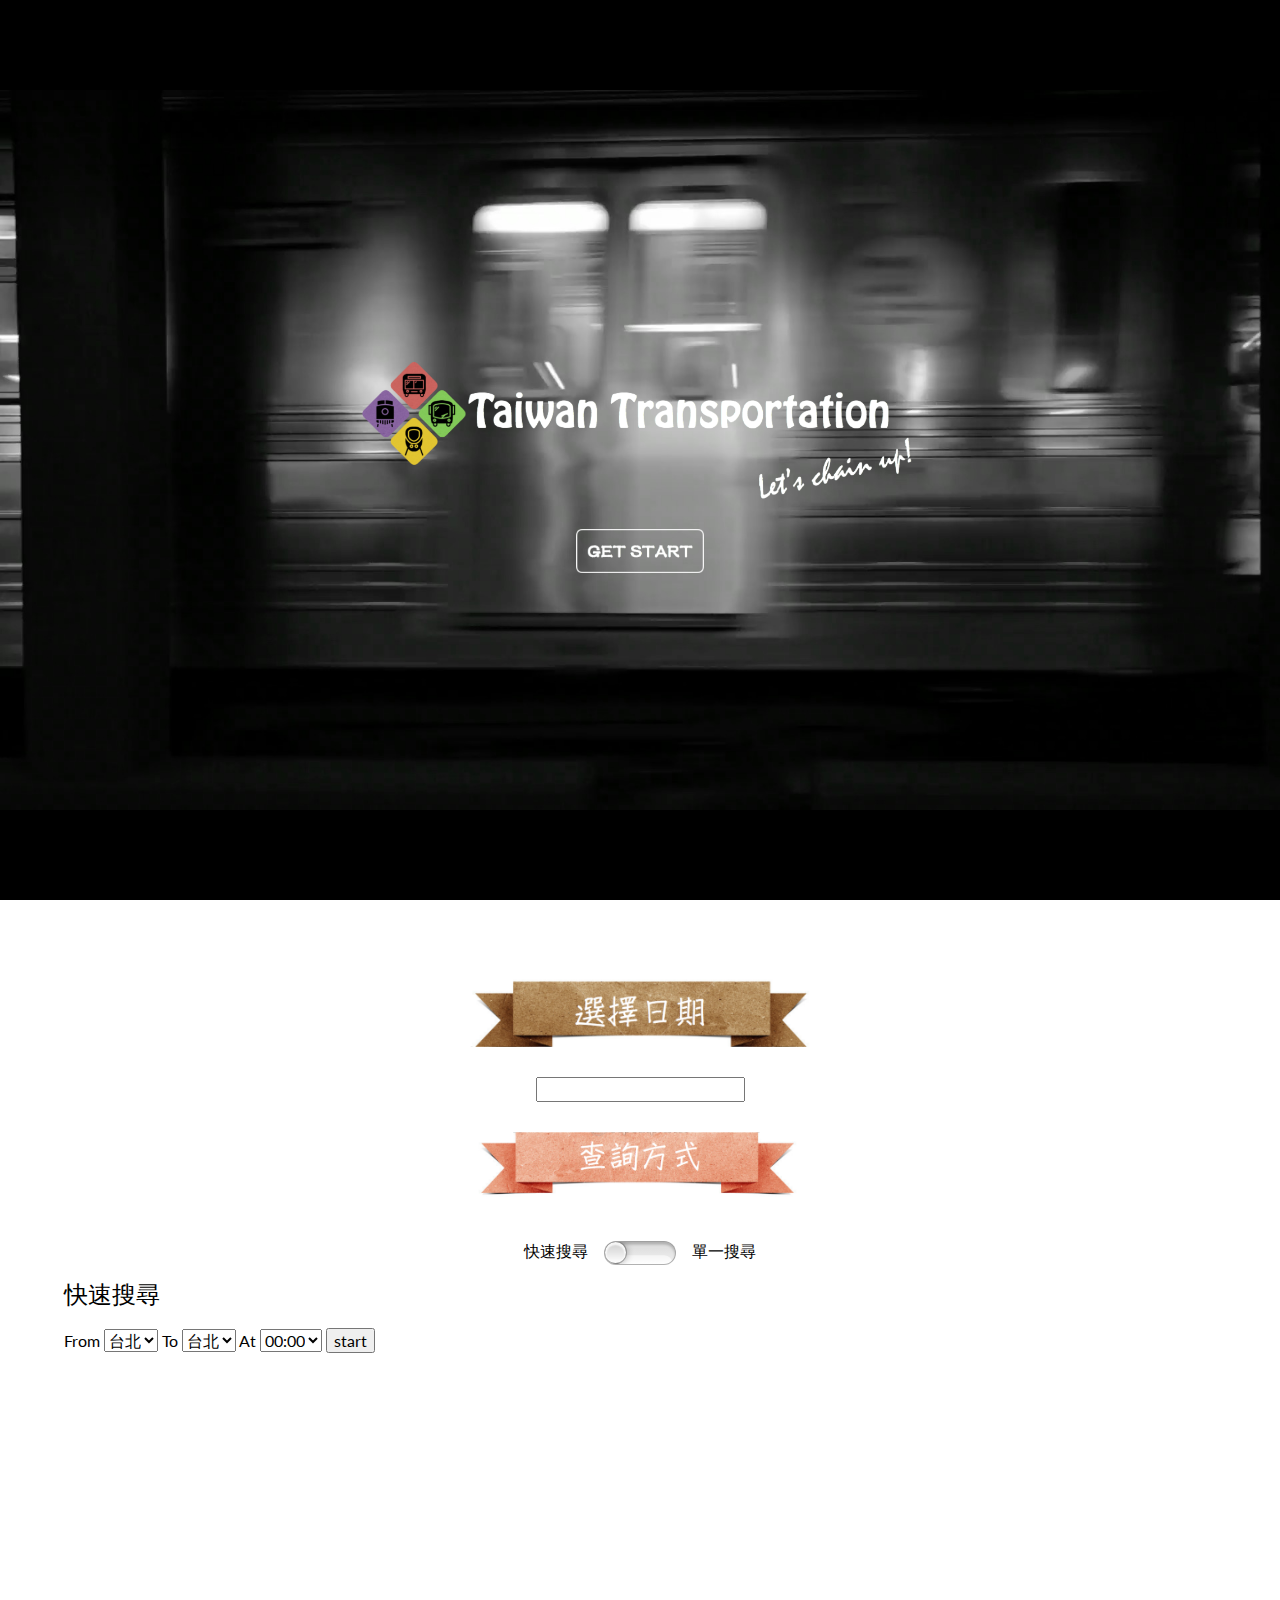
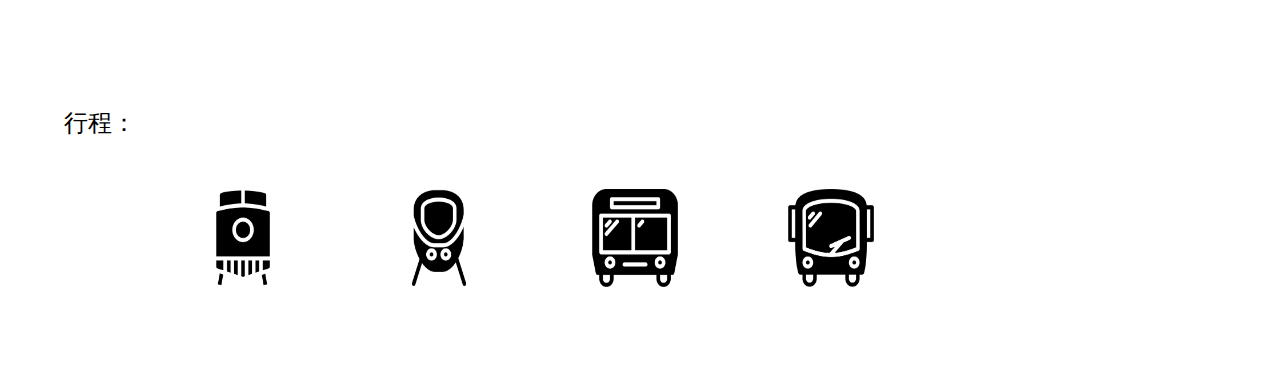
==== commit 65f489f3: "頁首完成、頁中一半" ====
--- a/index.html
+++ b/index.html
@@ -4,7 +4,7 @@
 		<meta charset="UTF-8" />
 		<meta http-equiv="X-UA-Compatible" content="IE=edge">
 		<meta name="viewport" content="width=device-width, initial-scale=1">
-		<title>Transportation.</title>
+		<title>Taiwan Transportation</title>
 		<meta name="description" content="Hover Effects with animated SVG Shapes using Snap.svg" />
 		<meta name="keywords" content="animated svg, hover effect, grid, svg shape html, " />
 		<meta name="author" content="Codrops" />
@@ -60,31 +60,39 @@
 	<body>
 	
 	
-		
-	
-	<div id="gotop"><img src="http://1.bp.blogspot.com/-zMfrIkyhlVs/Uh7FePoKU8I/AAAAAAAAHnA/WA0H_vbWAWc/s1600/go-top.png"></div>
-				<div id="main">
-				<video autoplay poster="css/bg.png" id="bgvid" muted loop>
-				
-				<source src="v1.mp4" type="video/mp4">
-				</video>
-				<header class="codrops-header">
+		<div id="gotop"><img src="http://1.bp.blogspot.com/-zMfrIkyhlVs/Uh7FePoKU8I/AAAAAAAAHnA/WA0H_vbWAWc/s1600/go-top.png"></div>
+
+		<div id="main">
+			<video autoplay poster="css/bg.jpg" id="bgvid" muted loop>
+				<source id="video" src="v1.mp4" type="video/mp4">
+			</video>
+			<header class="codrops-header">
 <!-- 				<h1>Transportation.<span>Let's Chain up. </span></h1>
  -->			</header>
-				<br>
-				<input type="image" src="img/get-started.png" id="started"  onclick="go_started()" ></input>
+			<br>
+			<input type="image" src="img/get-started.png" id="started"  onclick="go_started()" ></input>
 				
-			</div>
+		</div>
 			<br>
 			<br>
 			<br>
 			<br>
 		<div class="container">
 			<div id="inner">
-			<div class="step" >
+			<div class="step" id="level_1" >
 				
-				<h2>1.請選擇出發日期: <input type="text" id = "date" name="txt2" onfocus="c.showMoreDay = false;c.show(this);"/></h2>	
-				<label><input type="checkbox" id="ios" class="ios-switch"  onclick="divide(this)" /></label>
+
+				<img src="img/選擇日期.png" alt="">
+
+				<input type="text" id = "date" name="txt2" onfocus="c.showMoreDay = false;c.show(this);"/>
+				<img id="pic_2" src="img/查詢方式.png" alt="">	
+				<div id="choose_search">
+				<label style="display:block;">
+					快速搜尋
+					<input type="checkbox" id="ios" class="ios-switch"  onclick="divide(this)" />
+					單一搜尋
+				</label>
+				</div>
 			</div>
 			
 			
--- a/css/demo.css
+++ b/css/demo.css
@@ -64,8 +64,8 @@
 }
 .step{
 	margin: 0 auto;
-	margin-left: 200px;
-	padding: 2em;
+/*	margin-left: 200px;*/
+/*	padding: 2em;*/
 	text-align: left;
 	width: 90%;
 }
--- a/css/component.css
+++ b/css/component.css
@@ -139,7 +139,8 @@
 
 /* Individual styles */
 .demo-1 body {
-	background: #3498db;
+/*	background: #3498db;*/
+	background-color: white;
 }
 
 
--- a/css/style.css
+++ b/css/style.css
@@ -88,13 +88,15 @@
 }
 
 .codrops-header {
-	position: relative;
-    background-image: url('logo.jpeg');
-    background-repeat: no-repeat;
-    background-size: contain;
-    height: 150px;
-    background-position: center;
-	top:200px;
+     position: relative;
+     background-image: url('logo.png');
+     background-repeat: no-repeat;
+     background-size: contain;
+     height: 150px;
+     background-position: center;
+	top:40vh;
+     z-index: 1;
+
 }  /*新增logo圖示*/
 
 
@@ -144,7 +146,7 @@
 }
 
 :root input[type="checkbox"].ios-switch + div:before {
-	content: 'on';
+	content: '';
 	float: left;
 	width: 1.65em; height: 1.65em;
 	margin: -.1em;
@@ -176,7 +178,7 @@
 }
 
 :root input[type="checkbox"].ios-switch + div:after {
-	content: 'off';
+	content: '';
 	float: left;
 	text-indent: .5em;
 	color: rgba(0,0,0,.45);
@@ -208,7 +210,7 @@
 	
 }
 #inner {height: 30px}
-#step-three{padding-top:600px;}
+#step-three{padding-top:700px;}
 #tabsC{color:#000000;}
 #main {
     min-width: 100%;
@@ -221,24 +223,78 @@
 html, body { margin: 0; padding: 0; height: 100%; border:none; }
 
 video { 
-    position: absolute;
-    top: 50%;
-    left: 50%;
-    min-width: 100%;
-    min-height: 100%;
-    width: auto;
-    height: auto;
-    z-index: -100;
-    transform: translateX(-50%) translateY(-50%);
+     position: absolute;
+     top: 50%;
+     left: 50%;
+     min-width: 100%;
+     min-height: 100%;
+     width: 100vw;
+     height: 100vh;
+     
+
+/*    z-index: -100;
+*/    transform: translateX(-50%) translateY(-50%);
 	background: url('bg.png') no-repeat;
-	background-size: cover;
-	transition: 1s opacity;
-}
+/*	background-size: cover;
+*/	transition: 1s opacity;
+}
+
+#main {
+     background-color: black;
+}
+
 
 #started {
-	position: relative;
-    border:none;
-    margin-left:38%;
-    
-	top:200px;
+     position: relative;
+     border:none;
+     margin-left: 45%;
+     margin-right: 45%;
+     width: 10%;
+     height: 10%;
+     top: 40vh;
+     z-index: 1;
 }  
+
+
+.container {
+     color: black;
+}/*字體顏色調整*/
+
+#mtr, #bus, #thsr, #train{
+     border: 1px black solid;
+}
+
+
+
+/*#choose_search {
+     width: 50vw;
+}*/
+
+#choose_search label{
+     width: auto;
+     margin-right: auto;
+     margin-left: auto;
+     text-align: center;
+}
+
+
+#level_1{
+    align-items: center;
+    display: flex;
+    flex-direction: column-reverse;
+}
+
+#level_1 img{
+    width: 30%;
+    order:3;
+    margin-bottom: 30px;
+}
+
+#level_1 #pic_2{
+    margin-top: 30px;
+    order:1;
+}
+
+#level_1 input{
+    order:2;
+}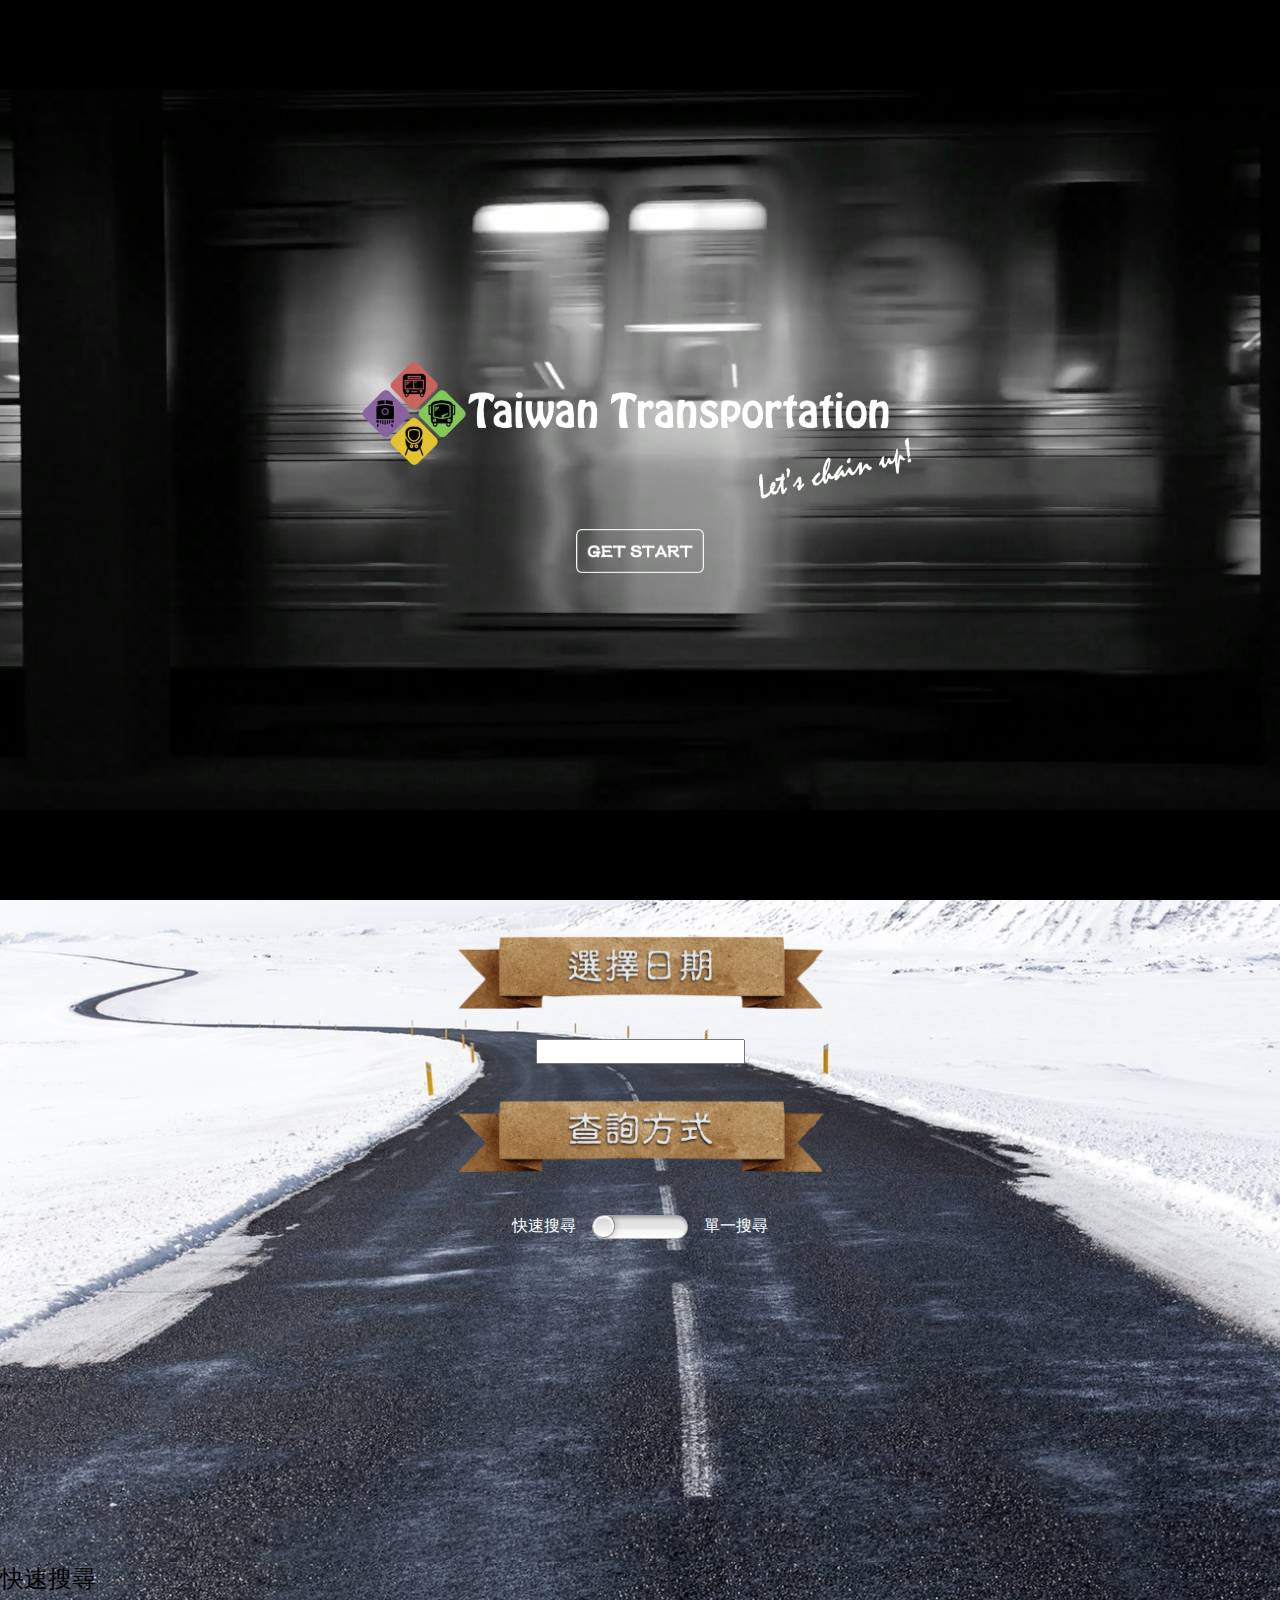
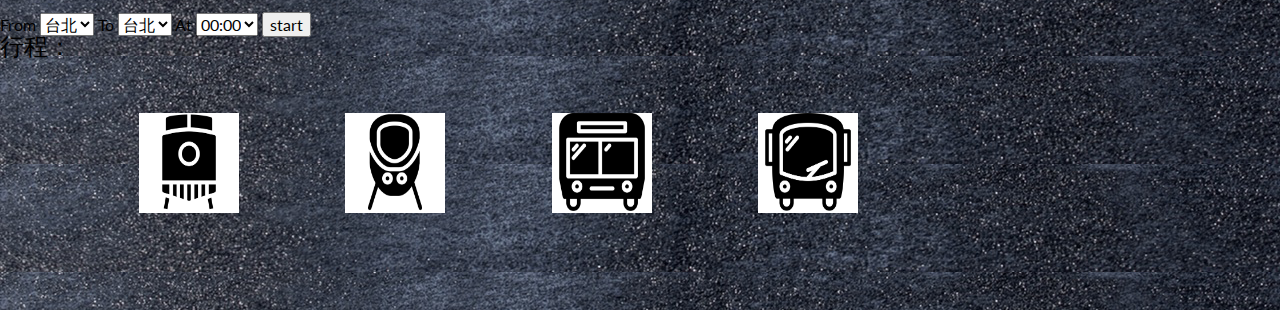
==== commit 0c34e6c2: "中間加入背景圖，中間排版完成度80%" ====
--- a/index.html
+++ b/index.html
@@ -60,8 +60,8 @@
 	<body>
 	
 	
-		<div id="gotop"><img src="http://1.bp.blogspot.com/-zMfrIkyhlVs/Uh7FePoKU8I/AAAAAAAAHnA/WA0H_vbWAWc/s1600/go-top.png"></div>
-
+<!-- 		<div id="gotop"><img src="http://1.bp.blogspot.com/-zMfrIkyhlVs/Uh7FePoKU8I/AAAAAAAAHnA/WA0H_vbWAWc/s1600/go-top.png"></div>
+ -->
 		<div id="main">
 			<video autoplay poster="css/bg.jpg" id="bgvid" muted loop>
 				<source id="video" src="v1.mp4" type="video/mp4">
@@ -73,10 +73,6 @@
 			<input type="image" src="img/get-started.png" id="started"  onclick="go_started()" ></input>
 				
 		</div>
-			<br>
-			<br>
-			<br>
-			<br>
 		<div class="container">
 			<div id="inner">
 			<div class="step" id="level_1" >
@@ -98,57 +94,58 @@
 			
 			<div id="divide1" class="step" style="display:block;">
 			
-			<h2>快速搜尋</h2>
-			<br>From
-								<select name="from"size="1" id = "all_from">
-									<option value="1">台北</option>
-									<option value="2">板橋</option>
-									<option value="3">桃園</option>
-									<option value="4">新竹</option>
-									<option value="5">台中</option>
-									<option value="6">嘉義</option>
-									<option value="7">台南</option>
-									<option value="8">高雄</option>
-								</select>
-								To
-								<select name="to" size="1" id = "all_to">
-									<option value="1">台北</option>
-									<option value="2">板橋</option>
-									<option value="3">桃園</option>
-									<option value="4">新竹</option>
-									<option value="5">台中</option>
-									<option value="6">嘉義</option>
-									<option value="7">台南</option>
-									<option value="8">高雄</option>
-								</select>
-								At
-								<select name="time" size="1" id = "all_time">
-									<option value="0">00:00</option>
-									<option value="1">01:00</option>
-									<option value="2">02:00</option>
-									<option value="3">03:00</option>
-									<option value="4">04:00</option>
-									<option value="5">05:00</option>
-									<option value="6">06:00</option>
-									<option value="7">07:00</option>
-									<option value="8">08:00</option>
-									<option value="9">09:00</option>
-									<option value="10">10:00</option>
-									<option value="11">11:00</option>
-									<option value="12">12:00</option>
-									<option value="13">13:00</option>
-									<option value="14">14:00</option>
-									<option value="15">15:00</option>
-									<option value="16">16:00</option>
-									<option value="17">17:00</option>
-									<option value="18">18:00</option>
-									<option value="19">19:00</option>
-									<option value="20">20:00</option>
-									<option value="21">21:00</option>
-									<option value="22">22:00</option>
-									<option value="23">23:00</option>
-								</select>
-								<input type="button" value="start" onclick="metasearch()">
+				<h2>快速搜尋</h2>
+				<br>
+				From
+				<select name="from"size="1" id = "all_from">
+					<option value="1">台北</option>
+					<option value="2">板橋</option>
+					<option value="3">桃園</option>
+					<option value="4">新竹</option>
+					<option value="5">台中</option>
+					<option value="6">嘉義</option>
+					<option value="7">台南</option>
+					<option value="8">高雄</option>
+				</select>
+				To
+				<select name="to" size="1" id = "all_to">
+					<option value="1">台北</option>
+					<option value="2">板橋</option>
+					<option value="3">桃園</option>
+					<option value="4">新竹</option>
+					<option value="5">台中</option>
+					<option value="6">嘉義</option>
+					<option value="7">台南</option>
+					<option value="8">高雄</option>
+				</select>
+				At
+				<select name="time" size="1" id = "all_time">
+					<option value="0">00:00</option>
+					<option value="1">01:00</option>
+					<option value="2">02:00</option>
+					<option value="3">03:00</option>
+					<option value="4">04:00</option>
+					<option value="5">05:00</option>
+					<option value="6">06:00</option>
+					<option value="7">07:00</option>
+					<option value="8">08:00</option>
+					<option value="9">09:00</option>
+					<option value="10">10:00</option>
+					<option value="11">11:00</option>
+					<option value="12">12:00</option>
+					<option value="13">13:00</option>
+					<option value="14">14:00</option>
+					<option value="15">15:00</option>
+					<option value="16">16:00</option>
+					<option value="17">17:00</option>
+					<option value="18">18:00</option>
+					<option value="19">19:00</option>
+					<option value="20">20:00</option>
+					<option value="21">21:00</option>
+					<option value="22">22:00</option>
+					<option value="23">23:00</option>
+				</select>
+				<input type="button" value="start" onclick="metasearch()">
 			</div>
 			
 			<div class="step" id="divide2" style="display:none;">
--- a/css/demo.css
+++ b/css/demo.css
@@ -63,11 +63,11 @@
 	opacity: 0.7;
 }
 .step{
-	margin: 0 auto;
+/*	margin: 0 auto;*/
 /*	margin-left: 200px;*/
 /*	padding: 2em;*/
 	text-align: left;
-	width: 90%;
+/*	width: 90%;*/
 }
 .step h2 {
 	margin: 0px auto ;
--- a/css/style.css
+++ b/css/style.css
@@ -121,7 +121,7 @@
 :root input[type="checkbox"].ios-switch + div {
 	display: inline-block;
 	vertical-align: middle;
-	width: 3em;	height: 1em;
+	width: 4em;	height: 1em;
 	border: 1px solid rgba(0,0,0,.3);
 	border-radius: 999px;
 	margin: 0 .5em;
@@ -141,12 +141,14 @@
 }
 
 :root input[type="checkbox"].ios-switch:checked + div {
-	padding-left: 2em;	width: 3em;
+	padding-left: 3em;	width: 4em;
 	background-position: 0 0;
 }
 
 :root input[type="checkbox"].ios-switch + div:before {
+
 	content: '';
+
 	float: left;
 	width: 1.65em; height: 1.65em;
 	margin: -.1em;
@@ -158,7 +160,7 @@
 	            0 0 .5em rgba(0,0,0,.3);
 	color: white;
 	text-shadow: 0 -1px 1px rgba(0,0,0,.3);
-	text-indent: -2.5em;
+	text-indent: -4.5em;
 }
 
 :root input[type="checkbox"].ios-switch:active + div:before {
@@ -178,7 +180,10 @@
 }
 
 :root input[type="checkbox"].ios-switch + div:after {
+
 	content: '';
+
+
 	float: left;
 	text-indent: .5em;
 	color: rgba(0,0,0,.45);
@@ -195,8 +200,8 @@
 	padding: .8em;
 	width: 20%;
 	
-	
-	
+	color: white;
+	margin-bottom: 100px;
 }
 
 label:first-of-type {
@@ -255,6 +260,10 @@
      z-index: 1;
 }  
 
+#t3 a{
+float:none;
+}
+
 
 .container {
      color: black;
@@ -279,22 +288,36 @@
 
 
 #level_1{
+
     align-items: center;
     display: flex;
     flex-direction: column-reverse;
+    background: url('middle3.jpeg') no-repeat; 
+    background-size: cover;
+    padding-bottom: 210px;
+
 }
 
 #level_1 img{
+    margin-top: 30px;
+
     width: 30%;
     order:3;
     margin-bottom: 30px;
 }
 
 #level_1 #pic_2{
-    margin-top: 30px;
     order:1;
 }
 
 #level_1 input{
     order:2;
-}+}
+
+.container{
+    background: url('road.png');
+}
+
+#divide1{
+    order:0;
+}
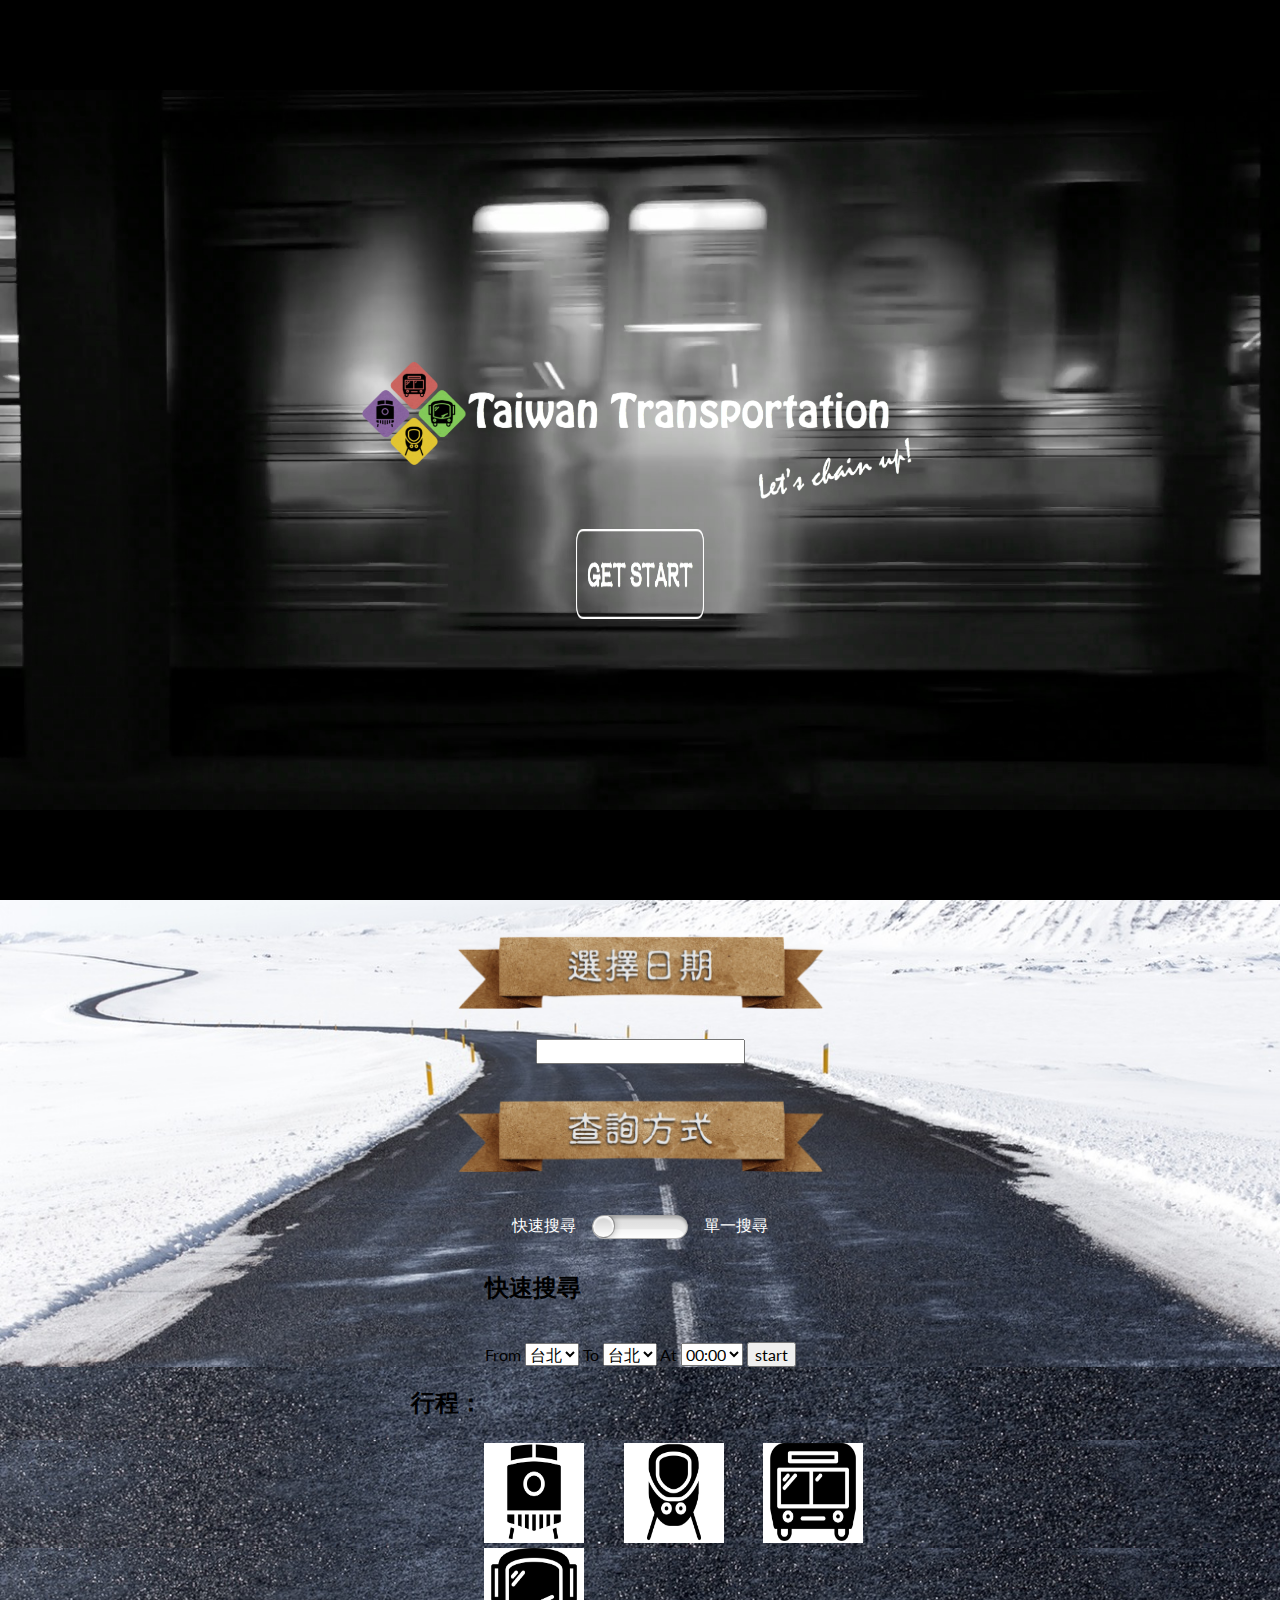
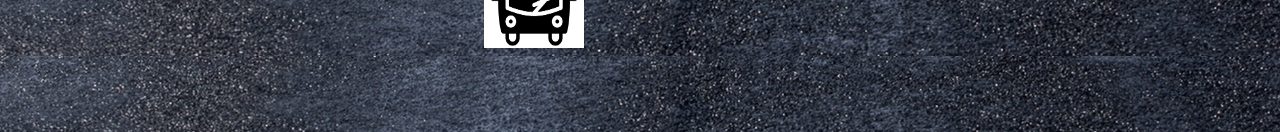
==== commit 05fdbd31: "版型修正" ====
--- a/index.html
+++ b/index.html
@@ -15,7 +15,7 @@
 		<link rel="stylesheet" href="css/jquery.modal.css" type="text/css" media="screen" />
 		<link rel="stylesheet" type="text/css" href="css/style.css">
 		<link rel="stylesheet" href="css/animate.css">
-		
+	
 		<link href='https://fonts.googleapis.com/css?family=Indie+Flower' rel='stylesheet' type='text/css'>
 		
 
@@ -30,7 +30,7 @@
 		<script src="js/train.js" type="text/javascript" charset="utf-8" async defer></script>
 		<script src="js/THSR.js" type="text/javascript" charset="utf-8" async defer></script>
 		<script src="js/Bus.js" type="text/javascript" charset="utf-8" async defer></script>   	
-		<script src="js/t_bus.js" type="text/javascript" charset="utf-8" async defer></script>		
+		<script src="js/t_bus.js" type="text/javascript" charset="utf-8" async defer></script>	
 		
 
 		<script type="text/javascript">
@@ -67,436 +67,841 @@
 				<source id="video" src="v1.mp4" type="video/mp4">
 			</video>
 			<header class="codrops-header">
-<!-- 				<h1>Transportation.<span>Let's Chain up. </span></h1>
- -->			</header>
+			</header>
 			<br>
 			<input type="image" src="img/get-started.png" id="started"  onclick="go_started()" ></input>
 				
 		</div>
 		<div class="container">
 			<div id="inner">
-			<div class="step" id="level_1" >
+				<div id="level_1" >
+					
+
+					<img class="title" src="img/選擇日期.png" alt="">
+
+					<input type="text" id = "date" name="txt2" onfocus="c.showMoreDay = false;c.show(this);"/>
+					<img class="title" id="pic_2" src="img/查詢方式.png" alt="">	
+					<div id="choose_search">
+						<label style="display:block;">
+							快速搜尋
+							<input type="checkbox" id="ios" class="ios-switch"  onclick="divide(this)" />
+							單一搜尋
+						</label>
+					</div>
+					
+					<div id="divide">
+						
+					
+						<div id="divide1"style="display:block;">
+						
+							<h2>快速搜尋</h2>
+							<br>
+							From
+							<select name="from"size="1" id = "all_from">
+								<option value="1">台北</option>
+								<option value="2">板橋</option>
+								<option value="3">桃園</option>
+								<option value="4">新竹</option>
+								<option value="5">台中</option>
+								<option value="6">嘉義</option>
+								<option value="7">台南</option>
+								<option value="8">高雄</option>
+							</select>
+							To
+							<select name="to" size="1" id = "all_to">
+								<option value="1">台北</option>
+								<option value="2">板橋</option>
+								<option value="3">桃園</option>
+								<option value="4">新竹</option>
+								<option value="5">台中</option>
+								<option value="6">嘉義</option>
+								<option value="7">台南</option>
+								<option value="8">高雄</option>
+							</select>
+							At
+							<select name="time" size="1" id = "all_time">
+								<option value="0">00:00</option>
+								<option value="1">01:00</option>
+								<option value="2">02:00</option>
+								<option value="3">03:00</option>
+								<option value="4">04:00</option>
+								<option value="5">05:00</option>
+								<option value="6">06:00</option>
+								<option value="7">07:00</option>
+								<option value="8">08:00</option>
+								<option value="9">09:00</option>
+								<option value="10">10:00</option>
+								<option value="11">11:00</option>
+								<option value="12">12:00</option>
+								<option value="13">13:00</option>
+								<option value="14">14:00</option>
+								<option value="15">15:00</option>
+								<option value="16">16:00</option>
+								<option value="17">17:00</option>
+								<option value="18">18:00</option>
+								<option value="19">19:00</option>
+								<option value="20">20:00</option>
+								<option value="21">21:00</option>
+								<option value="22">22:00</option>
+								<option value="23">23:00</option>
+							</select>
+							<input type="button" value="start" onclick="metasearch()">
+						</div>
+						
+						<div id="divide2" style="display:none;">
+							<h2>請選擇交通工具：<span></span></h2>	
+							<section id="grid" class="grid clearfix">
+							
+								<a id="train" class="visible" data-path-hover="m 180,34.57627 -180,0 L 0,0 180,0 z">
+									<figure>
+										<img src="img/train.png" />
+										<svg viewBox="0 0 180 320" preserveAspectRatio="none"><path d="M 180,160 0,218 0,0 180,0 z"/></svg>
+										<figcaption>
+
+										<h2>火車</h2>
+										<p>Train</p>
+										
+										<form name="train">
+										<br>From<br>
+											<select name="major" size="1" onChange="redirect(this.options.selectedIndex,0)" id="major1_train">
+												<option>台北</option>
+												<option>桃園</option>
+												<option>新竹</option>
+												<option>苗栗</option>
+												<option>台中</option>
+												<option>彰化</option>
+												<option>雲林</option>
+												<option>嘉義</option>
+												<option>台南</option>
+												<option>高雄</option>
+												<option>屏東</option>
+												<option>台東</option>
+												<option>花蓮</option>
+												<option>宜蘭</option>
+												<option>平溪線</option>
+												<option>內灣線</option>
+												<option>集集線</option>
+												<option>沙崙線</option>
+												<option>深奧線</option>
+											</select>
+											<select name="sub1" size="1" id = "train_from">
+												<option value="083">福隆</option>
+												<option value="084">貢寮</option>
+												<option value="085">雙溪</option>
+												<option value="086">牡丹</option>
+												<option value="087">三貂嶺</option>
+												<option value="088">侯硐</option>
+												<option value="089">瑞芳</option>
+												<option value="090">四腳亭</option>
+												<option value="..">暖暖</option>
+												<option value="092">基隆</option>
+												<option value="..">三坑</option>
+												<option value="093">八堵</option>
+												<option value="094">七堵</option>
+												<option value="..">百福</option>
+												<option value="..">五堵</option>
+												<option value="096">汐止</option>
+												<option value="..">汐科</option>
+												<option value="097">南港</option>
+												<option value="098">松山</option>
+												<option value="100" selected>台北</option>
+												<option value="101">萬華</option>
+												<option value="102">板橋</option>
+												<option value="..">浮洲</option>
+												<option value="103">樹林</option>
+												<option value="104">山佳</option>
+												<option value="105">鶯歌</option>
+											</select>
+											
+											<br>To<br>
+											<select name="major2" size="1" onChange="redirect(this.options.selectedIndex,1)" id="major2_train">								<option>台北</option>
+												<option>桃園</option>
+												<option>新竹</option>
+												<option>苗栗</option>
+												<option>台中</option>
+												<option>彰化</option>
+												<option>雲林</option>
+												<option>嘉義</option>
+												<option>台南</option>
+												<option>高雄</option>
+												<option>屏東</option>
+												<option>台東</option>
+												<option>花蓮</option>
+												<option>宜蘭</option>
+												<option>平溪線</option>
+												<option>內灣線</option>
+												<option>集集線</option>
+												<option>沙崙線</option>
+												<option>深奧線</option>
+											</select>
+											<select name="sub2" size="1" id = "train_to">
+												<option value="083">福隆</option>
+												<option value="084">貢寮</option>
+												<option value="085">雙溪</option>
+												<option value="086">牡丹</option>
+												<option value="087">三貂嶺</option>
+												<option value="088">侯硐</option>
+												<option value="089">瑞芳</option>
+												<option value="090">四腳亭</option>
+												<option value="..">暖暖</option>
+												<option value="092">基隆</option>
+												<option value="..">三坑</option>
+												<option value="093">八堵</option>
+												<option value="094">七堵</option>
+												<option value="..">百福</option>
+												<option value="..">五堵</option>
+												<option value="096">汐止</option>
+												<option value="..">汐科</option>
+												<option value="097">南港</option>
+												<option value="098">松山</option>
+												<option value="100" selected>台北</option>
+												<option value="101">萬華</option>
+												<option value="102">板橋</option>
+												<option value="..">浮洲</option>
+												<option value="103">樹林</option>
+												<option value="104">山佳</option>
+												<option value="105">鶯歌</option>
+											</select>
+											<br>
+											<input type="image" src="img/exchange1.png" id="exchange" onclick="change();return false; "  ></input>
+											<br>At<br>
+											<select name="type" size="1" id = "train_time">
+												<option>00:00</option>
+												<option>01:00</option>
+												<option>02:00</option>
+												<option>03:00</option>
+												<option>04:00</option>
+												<option>05:00</option>
+												<option>06:00</option>
+												<option>07:00</option>
+												<option>08:00</option>
+												<option>09:00</option>
+												<option>10:00</option>
+												<option>11:00</option>
+												<option>12:00</option>
+												<option>13:00</option>
+												<option>14:00</option>
+												<option>15:00</option>
+												<option>16:00</option>
+												<option>17:00</option>
+												<option>18:00</option>
+												<option>19:00</option>
+												<option>20:00</option>
+												<option>21:00</option>
+												<option>22:00</option>
+												<option>23:00</option>
+											</select>
+											
+											<select name="time_check" size="1" id = "time_check">
+												<option value="0">出發時間</option>
+												<option value="1">抵達時間</option>
+												
+												
+											</select>
+											<br>Type<br>
+											<select name="type" size="1" id = "train_type">
+												<option value="0">全部</option>
+												<option value="1">對號</option>
+												<option value="2">非對號</option>
+												
+											</select>
+											
+											
+											<button onclick="search($('#train_from :selected').text(),$('#train_to :selected').text(),$('#time_check').val(),$('#train_time').val(),$('#train_type').val(),0);return false">Submit</button>
+										</form>
+										</figcaption>
+
+									</figure>
+								</a>
+								<a  id="thsr" class="visible" data-path-hover="m 180,34.57627 -180,0 L 0,0 180,0 z">
+									<figure>
+										<img src="img/thsr.png" />
+										<svg viewBox="0 0 180 320" preserveAspectRatio="none"><path d="M 180,160 0,218 0,0 180,0 z"/></svg>
+										<figcaption>
+
+											<h2>高鐵</h2>
+											<p>Taiwan High Speed Rail(THSR)</p>
+											<form name="thsr">                
+												<br>From<br>
+												<select name="from"size="1" id = "thsr_from">
+													<option value="1">台北</option>
+													<option value="2">板橋</option>
+													<option value="3">桃園</option>
+													<option value="4">新竹</option>
+													<option value="5">台中</option>
+													<option value="6">嘉義</option>
+													<option value="7">台南</option>
+													<option value="8">左營</option>
+												</select>
+												<br>To<br>
+												<select name="to" size="1" id = "thsr_to">
+													<option value="1">台北</option>
+													<option value="2">板橋</option>
+													<option value="3">桃園</option>
+													<option value="4">新竹</option>
+													<option value="5">台中</option>
+													<option value="6">嘉義</option>
+													<option value="7">台南</option>
+													<option value="8">左營</option>
+												</select>
+												<br>
+												<input type="image" src="img/exchange1.png" id="exchange" onclick="change2();return false; "  ></input>
+												<br>At<br>
+												<select name="time" size="1" id = "thsr_time">
+													<option value="0">00:00</option>
+													<option value="1">01:00</option>
+													<option value="2">02:00</option>
+													<option value="3">03:00</option>
+													<option value="4">04:00</option>
+													<option value="5">05:00</option>
+													<option value="6">06:00</option>
+													<option value="7">07:00</option>
+													<option value="8">08:00</option>
+													<option value="9">09:00</option>
+													<option value="10">10:00</option>
+													<option value="11">11:00</option>
+													<option value="12">12:00</option>
+													<option value="13">13:00</option>
+													<option value="14">14:00</option>
+													<option value="15">15:00</option>
+													<option value="16">16:00</option>
+													<option value="17">17:00</option>
+													<option value="18">18:00</option>
+													<option value="19">19:00</option>
+													<option value="20">20:00</option>
+													<option value="21">21:00</option>
+													<option value="22">22:00</option>
+													<option value="23">23:00</option>
+												</select>
+																			
+												<button onclick="selectitem($('#thsr_from').val(),$('#thsr_to').val(),$('#thsr_time').val(),$('#thsr_from :selected').text(),$('#thsr_to :selected').text(),0);return false">Submit</button>             
+											</form>
+
+										</figcaption>
+									</figure>
+								</a>
+								<a  id="bus" class="visible" data-path-hover="m 180,34.57627 -180,0 L 0,0 180,0 z">
+									<figure>
+										<img src="img/coach.png"/>
+										<svg viewBox="0 0 180 320" preserveAspectRatio="none"><path d="M 180,160 0,218 0,0 180,0 z"/></svg>
+										<figcaption>
+										<h2>客運</h2>
+										<p>Coach</p>
+										<form name="bus">
+										<br>路線<br>
+										<select name="route"size="1" id = "bus_route">
+													<option value="1">台北→台南(兩排椅)</option>
+													<option value="2">台南→台北(兩排椅)</option>
+													<option value="3">台北→台南(三排椅)</option>
+													<option value="4">台南→台北(三排椅)</option>
+													<option value="5">台北→新營→高雄</option>
+													<option value="6">高雄→新營→台北</option>
+													<option value="7">台南→嘉義</option>
+													<option value="8">嘉義→台南</option>
+													<option value="9">台北→台中</option>
+													<option value="10">台中→台北</option>
+													<option value="11">台南→台中</option>
+													<option value="12">台中→台南</option>
+													
+												</select>
+										<br>At<br>
+											<select name="type" size="1" id = "b_time">
+												<option value="0">00:00</option>
+													<option value="1">01:00</option>
+													<option value="2">02:00</option>
+													<option value="3">03:00</option>
+													<option value="4">04:00</option>
+													<option value="5">05:00</option>
+													<option value="6">06:00</option>
+													<option value="7">07:00</option>
+													<option value="8">08:00</option>
+													<option value="9">09:00</option>
+													<option value="10">10:00</option>
+													<option value="11">11:00</option>
+													<option value="12">12:00</option>
+													<option value="13">13:00</option>
+													<option value="14">14:00</option>
+													<option value="15">15:00</option>
+													<option value="16">16:00</option>
+													<option value="17">17:00</option>
+													<option value="18">18:00</option>
+													<option value="19">19:00</option>
+													<option value="20">20:00</option>
+													<option value="21">21:00</option>
+													<option value="22">22:00</option>
+													<option value="23">23:00</option>
+											</select>
+										<p></p>
+										<button onclick="bus_time($('#bus_route').val(),$('#b_time').val(),$('#bus_route :selected').text());return false">Submit</button>
+										
+										</form>
+										</figcaption>
+									</figure>
+								</a>
+								<a  id="mtr" class="visible" data-path-hover="m 180,34.57627 -180,0 L 0,0 180,0 z">
+									<figure>
+										<img src="img/bus.png" />
+										<svg viewBox="0 0 180 320" preserveAspectRatio="none"><path d="M 180,160 0,218 0,0 180,0 z"/></svg>
+										<figcaption>
+										<h2>公車</h2>
+										<p>Bus</p>
+										
+										<form name="bus_r">
+										<br>To<br>
+											<select name="major" size="1" onChange="redirect2(this.options.selectedIndex,1)">
+												<option>市區公車</option>
+												<option>觀光公車</option>
+												<option>高鐵接駁車</option>
+												<option>綠線</option>
+												<option>藍線</option>
+												<option>棕線</option>
+												<option>橘線</option>
+												<option>黃線</option>
+												<option>紅線</option>
+												
+											</select>
+											<select name="sub1" size="1" id = "bus_to">
+												<option value="..">0右</option>
+												<option value="..">0左</option>
+												<option value="..">1</option>
+												<option value="..">2</option>
+												<option value="..">3</option>
+												<option value="..">5</option>
+												<option value="..">6</option>
+												<option value="..">7</option>
+												<option value="..">9</option>
+												<option value="..">10</option>
+												<option value="..">11</option>
+												<option value="..">14</option>
+												<option value="..">15</option>
+												<option value="..">17</option>
+												<option value="..">18</option>
+												<option value="..">19</option>
+												<option value="..">20</option>
+												<option value="..">21</option>
+												
+											</select>
+											<br>去回程<br>
+											<select  size="1" id = "bus_direction">
+											<option value="0">去程</option>
+											<option value="1">返程</option>
+											</select>
+										<p></p>
+										<button onclick="bus_station($('#bus_to :selected').text(),$('#bus_direction :selected').text());return false">Submit</button>
+										</form>
+										</figcaption>
+									</figure>
+								</a>
+							</section>
+						</div>
+					</div>
+				</div>
 				
-
-				<img src="img/選擇日期.png" alt="">
-
-				<input type="text" id = "date" name="txt2" onfocus="c.showMoreDay = false;c.show(this);"/>
-				<img id="pic_2" src="img/查詢方式.png" alt="">	
-				<div id="choose_search">
-				<label style="display:block;">
-					快速搜尋
-					<input type="checkbox" id="ios" class="ios-switch"  onclick="divide(this)" />
-					單一搜尋
-				</label>
+				
+<!-- 				<div id="divide1"style="display:block;">
+				
+					<h2>快速搜尋</h2>
+					<br>
+					From
+					<select name="from"size="1" id = "all_from">
+						<option value="1">台北</option>
+						<option value="2">板橋</option>
+						<option value="3">桃園</option>
+						<option value="4">新竹</option>
+						<option value="5">台中</option>
+						<option value="6">嘉義</option>
+						<option value="7">台南</option>
+						<option value="8">高雄</option>
+					</select>
+					To
+					<select name="to" size="1" id = "all_to">
+						<option value="1">台北</option>
+						<option value="2">板橋</option>
+						<option value="3">桃園</option>
+						<option value="4">新竹</option>
+						<option value="5">台中</option>
+						<option value="6">嘉義</option>
+						<option value="7">台南</option>
+						<option value="8">高雄</option>
+					</select>
+					At
+					<select name="time" size="1" id = "all_time">
+						<option value="0">00:00</option>
+						<option value="1">01:00</option>
+						<option value="2">02:00</option>
+						<option value="3">03:00</option>
+						<option value="4">04:00</option>
+						<option value="5">05:00</option>
+						<option value="6">06:00</option>
+						<option value="7">07:00</option>
+						<option value="8">08:00</option>
+						<option value="9">09:00</option>
+						<option value="10">10:00</option>
+						<option value="11">11:00</option>
+						<option value="12">12:00</option>
+						<option value="13">13:00</option>
+						<option value="14">14:00</option>
+						<option value="15">15:00</option>
+						<option value="16">16:00</option>
+						<option value="17">17:00</option>
+						<option value="18">18:00</option>
+						<option value="19">19:00</option>
+						<option value="20">20:00</option>
+						<option value="21">21:00</option>
+						<option value="22">22:00</option>
+						<option value="23">23:00</option>
+					</select>
+					<input type="button" value="start" onclick="metasearch()">
 				</div>
+				
+				<div id="divide2" style="display:none;">
+					<h2>請選擇交通工具：<span></span></h2>	
+					<section id="grid" class="grid clearfix">
+					
+						<a id="train" class="visible" data-path-hover="m 180,34.57627 -180,0 L 0,0 180,0 z">
+							<figure>
+								<img src="img/train.png" />
+								<svg viewBox="0 0 180 320" preserveAspectRatio="none"><path d="M 180,160 0,218 0,0 180,0 z"/></svg>
+								<figcaption>
+
+								<h2>火車</h2>
+								<p>Train</p>
+								
+								<form name="train">
+								<br>From<br>
+									<select name="major" size="1" onChange="redirect(this.options.selectedIndex,0)" id="major1_train">
+										<option>台北</option>
+										<option>桃園</option>
+										<option>新竹</option>
+										<option>苗栗</option>
+										<option>台中</option>
+										<option>彰化</option>
+										<option>雲林</option>
+										<option>嘉義</option>
+										<option>台南</option>
+										<option>高雄</option>
+										<option>屏東</option>
+										<option>台東</option>
+										<option>花蓮</option>
+										<option>宜蘭</option>
+										<option>平溪線</option>
+										<option>內灣線</option>
+										<option>集集線</option>
+										<option>沙崙線</option>
+										<option>深奧線</option>
+									</select>
+									<select name="sub1" size="1" id = "train_from">
+										<option value="083">福隆</option>
+										<option value="084">貢寮</option>
+										<option value="085">雙溪</option>
+										<option value="086">牡丹</option>
+										<option value="087">三貂嶺</option>
+										<option value="088">侯硐</option>
+										<option value="089">瑞芳</option>
+										<option value="090">四腳亭</option>
+										<option value="..">暖暖</option>
+										<option value="092">基隆</option>
+										<option value="..">三坑</option>
+										<option value="093">八堵</option>
+										<option value="094">七堵</option>
+										<option value="..">百福</option>
+										<option value="..">五堵</option>
+										<option value="096">汐止</option>
+										<option value="..">汐科</option>
+										<option value="097">南港</option>
+										<option value="098">松山</option>
+										<option value="100" selected>台北</option>
+										<option value="101">萬華</option>
+										<option value="102">板橋</option>
+										<option value="..">浮洲</option>
+										<option value="103">樹林</option>
+										<option value="104">山佳</option>
+										<option value="105">鶯歌</option>
+									</select>
+									
+									<br>To<br>
+									<select name="major2" size="1" onChange="redirect(this.options.selectedIndex,1)" id="major2_train">								<option>台北</option>
+										<option>桃園</option>
+										<option>新竹</option>
+										<option>苗栗</option>
+										<option>台中</option>
+										<option>彰化</option>
+										<option>雲林</option>
+										<option>嘉義</option>
+										<option>台南</option>
+										<option>高雄</option>
+										<option>屏東</option>
+										<option>台東</option>
+										<option>花蓮</option>
+										<option>宜蘭</option>
+										<option>平溪線</option>
+										<option>內灣線</option>
+										<option>集集線</option>
+										<option>沙崙線</option>
+										<option>深奧線</option>
+									</select>
+									<select name="sub2" size="1" id = "train_to">
+										<option value="083">福隆</option>
+										<option value="084">貢寮</option>
+										<option value="085">雙溪</option>
+										<option value="086">牡丹</option>
+										<option value="087">三貂嶺</option>
+										<option value="088">侯硐</option>
+										<option value="089">瑞芳</option>
+										<option value="090">四腳亭</option>
+										<option value="..">暖暖</option>
+										<option value="092">基隆</option>
+										<option value="..">三坑</option>
+										<option value="093">八堵</option>
+										<option value="094">七堵</option>
+										<option value="..">百福</option>
+										<option value="..">五堵</option>
+										<option value="096">汐止</option>
+										<option value="..">汐科</option>
+										<option value="097">南港</option>
+										<option value="098">松山</option>
+										<option value="100" selected>台北</option>
+										<option value="101">萬華</option>
+										<option value="102">板橋</option>
+										<option value="..">浮洲</option>
+										<option value="103">樹林</option>
+										<option value="104">山佳</option>
+										<option value="105">鶯歌</option>
+									</select>
+									<br>
+									<input type="image" src="img/exchange1.png" id="exchange" onclick="change();return false; "  ></input>
+									<br>At<br>
+									<select name="type" size="1" id = "train_time">
+										<option>00:00</option>
+										<option>01:00</option>
+										<option>02:00</option>
+										<option>03:00</option>
+										<option>04:00</option>
+										<option>05:00</option>
+										<option>06:00</option>
+										<option>07:00</option>
+										<option>08:00</option>
+										<option>09:00</option>
+										<option>10:00</option>
+										<option>11:00</option>
+										<option>12:00</option>
+										<option>13:00</option>
+										<option>14:00</option>
+										<option>15:00</option>
+										<option>16:00</option>
+										<option>17:00</option>
+										<option>18:00</option>
+										<option>19:00</option>
+										<option>20:00</option>
+										<option>21:00</option>
+										<option>22:00</option>
+										<option>23:00</option>
+									</select>
+									
+									<select name="time_check" size="1" id = "time_check">
+										<option value="0">出發時間</option>
+										<option value="1">抵達時間</option>
+										
+										
+									</select>
+									<br>Type<br>
+									<select name="type" size="1" id = "train_type">
+										<option value="0">全部</option>
+										<option value="1">對號</option>
+										<option value="2">非對號</option>
+										
+									</select>
+									
+									
+									<button onclick="search($('#train_from :selected').text(),$('#train_to :selected').text(),$('#time_check').val(),$('#train_time').val(),$('#train_type').val(),0);return false">Submit</button>
+								</form>
+								</figcaption>
+
+							</figure>
+						</a>
+						<a  id="thsr" class="visible" data-path-hover="m 180,34.57627 -180,0 L 0,0 180,0 z">
+							<figure>
+								<img src="img/thsr.png" />
+								<svg viewBox="0 0 180 320" preserveAspectRatio="none"><path d="M 180,160 0,218 0,0 180,0 z"/></svg>
+								<figcaption>
+
+									<h2>高鐵</h2>
+									<p>Taiwan High Speed Rail(THSR)</p>
+									<form name="thsr">                
+										<br>From<br>
+										<select name="from"size="1" id = "thsr_from">
+											<option value="1">台北</option>
+											<option value="2">板橋</option>
+											<option value="3">桃園</option>
+											<option value="4">新竹</option>
+											<option value="5">台中</option>
+											<option value="6">嘉義</option>
+											<option value="7">台南</option>
+											<option value="8">左營</option>
+										</select>
+										<br>To<br>
+										<select name="to" size="1" id = "thsr_to">
+											<option value="1">台北</option>
+											<option value="2">板橋</option>
+											<option value="3">桃園</option>
+											<option value="4">新竹</option>
+											<option value="5">台中</option>
+											<option value="6">嘉義</option>
+											<option value="7">台南</option>
+											<option value="8">左營</option>
+										</select>
+										<br>
+										<input type="image" src="img/exchange1.png" id="exchange" onclick="change2();return false; "  ></input>
+										<br>At<br>
+										<select name="time" size="1" id = "thsr_time">
+											<option value="0">00:00</option>
+											<option value="1">01:00</option>
+											<option value="2">02:00</option>
+											<option value="3">03:00</option>
+											<option value="4">04:00</option>
+											<option value="5">05:00</option>
+											<option value="6">06:00</option>
+											<option value="7">07:00</option>
+											<option value="8">08:00</option>
+											<option value="9">09:00</option>
+											<option value="10">10:00</option>
+											<option value="11">11:00</option>
+											<option value="12">12:00</option>
+											<option value="13">13:00</option>
+											<option value="14">14:00</option>
+											<option value="15">15:00</option>
+											<option value="16">16:00</option>
+											<option value="17">17:00</option>
+											<option value="18">18:00</option>
+											<option value="19">19:00</option>
+											<option value="20">20:00</option>
+											<option value="21">21:00</option>
+											<option value="22">22:00</option>
+											<option value="23">23:00</option>
+										</select>
+																	
+										<button onclick="selectitem($('#thsr_from').val(),$('#thsr_to').val(),$('#thsr_time').val(),$('#thsr_from :selected').text(),$('#thsr_to :selected').text(),0);return false">Submit</button>             
+									</form>
+
+								</figcaption>
+							</figure>
+						</a>
+						<a  id="bus" class="visible" data-path-hover="m 180,34.57627 -180,0 L 0,0 180,0 z">
+							<figure>
+								<img src="img/coach.png"/>
+								<svg viewBox="0 0 180 320" preserveAspectRatio="none"><path d="M 180,160 0,218 0,0 180,0 z"/></svg>
+								<figcaption>
+								<h2>客運</h2>
+								<p>Coach</p>
+								<form name="bus">
+								<br>路線<br>
+								<select name="route"size="1" id = "bus_route">
+											<option value="1">台北→台南(兩排椅)</option>
+											<option value="2">台南→台北(兩排椅)</option>
+											<option value="3">台北→台南(三排椅)</option>
+											<option value="4">台南→台北(三排椅)</option>
+											<option value="5">台北→新營→高雄</option>
+											<option value="6">高雄→新營→台北</option>
+											<option value="7">台南→嘉義</option>
+											<option value="8">嘉義→台南</option>
+											<option value="9">台北→台中</option>
+											<option value="10">台中→台北</option>
+											<option value="11">台南→台中</option>
+											<option value="12">台中→台南</option>
+											
+										</select>
+								<br>At<br>
+									<select name="type" size="1" id = "b_time">
+										<option value="0">00:00</option>
+											<option value="1">01:00</option>
+											<option value="2">02:00</option>
+											<option value="3">03:00</option>
+											<option value="4">04:00</option>
+											<option value="5">05:00</option>
+											<option value="6">06:00</option>
+											<option value="7">07:00</option>
+											<option value="8">08:00</option>
+											<option value="9">09:00</option>
+											<option value="10">10:00</option>
+											<option value="11">11:00</option>
+											<option value="12">12:00</option>
+											<option value="13">13:00</option>
+											<option value="14">14:00</option>
+											<option value="15">15:00</option>
+											<option value="16">16:00</option>
+											<option value="17">17:00</option>
+											<option value="18">18:00</option>
+											<option value="19">19:00</option>
+											<option value="20">20:00</option>
+											<option value="21">21:00</option>
+											<option value="22">22:00</option>
+											<option value="23">23:00</option>
+									</select>
+								<p></p>
+								<button onclick="bus_time($('#bus_route').val(),$('#b_time').val(),$('#bus_route :selected').text());return false">Submit</button>
+								
+								</form>
+								</figcaption>
+							</figure>
+						</a>
+						<a  id="mtr" class="visible" data-path-hover="m 180,34.57627 -180,0 L 0,0 180,0 z">
+							<figure>
+								<img src="img/bus.png" />
+								<svg viewBox="0 0 180 320" preserveAspectRatio="none"><path d="M 180,160 0,218 0,0 180,0 z"/></svg>
+								<figcaption>
+								<h2>公車</h2>
+								<p>Bus</p>
+								
+								<form name="bus_r">
+								<br>To<br>
+									<select name="major" size="1" onChange="redirect2(this.options.selectedIndex,1)">
+										<option>市區公車</option>
+										<option>觀光公車</option>
+										<option>高鐵接駁車</option>
+										<option>綠線</option>
+										<option>藍線</option>
+										<option>棕線</option>
+										<option>橘線</option>
+										<option>黃線</option>
+										<option>紅線</option>
+										
+									</select>
+									<select name="sub1" size="1" id = "bus_to">
+										<option value="..">0右</option>
+										<option value="..">0左</option>
+										<option value="..">1</option>
+										<option value="..">2</option>
+										<option value="..">3</option>
+										<option value="..">5</option>
+										<option value="..">6</option>
+										<option value="..">7</option>
+										<option value="..">9</option>
+										<option value="..">10</option>
+										<option value="..">11</option>
+										<option value="..">14</option>
+										<option value="..">15</option>
+										<option value="..">17</option>
+										<option value="..">18</option>
+										<option value="..">19</option>
+										<option value="..">20</option>
+										<option value="..">21</option>
+										
+									</select>
+									<br>去回程<br>
+									<select  size="1" id = "bus_direction">
+									<option value="0">去程</option>
+									<option value="1">返程</option>
+									</select>
+								<p></p>
+								<button onclick="bus_station($('#bus_to :selected').text(),$('#bus_direction :selected').text());return false">Submit</button>
+								</form>
+								</figcaption>
+							</figure>
+						</a>
+					</section>
+				</div> -->
 			</div>
-			
-			
-			<div id="divide1" class="step" style="display:block;">
-			
-				<h2>快速搜尋</h2>
-				<br>
-				From
-				<select name="from"size="1" id = "all_from">
-					<option value="1">台北</option>
-					<option value="2">板橋</option>
-					<option value="3">桃園</option>
-					<option value="4">新竹</option>
-					<option value="5">台中</option>
-					<option value="6">嘉義</option>
-					<option value="7">台南</option>
-					<option value="8">高雄</option>
-				</select>
-				To
-				<select name="to" size="1" id = "all_to">
-					<option value="1">台北</option>
-					<option value="2">板橋</option>
-					<option value="3">桃園</option>
-					<option value="4">新竹</option>
-					<option value="5">台中</option>
-					<option value="6">嘉義</option>
-					<option value="7">台南</option>
-					<option value="8">高雄</option>
-				</select>
-				At
-				<select name="time" size="1" id = "all_time">
-					<option value="0">00:00</option>
-					<option value="1">01:00</option>
-					<option value="2">02:00</option>
-					<option value="3">03:00</option>
-					<option value="4">04:00</option>
-					<option value="5">05:00</option>
-					<option value="6">06:00</option>
-					<option value="7">07:00</option>
-					<option value="8">08:00</option>
-					<option value="9">09:00</option>
-					<option value="10">10:00</option>
-					<option value="11">11:00</option>
-					<option value="12">12:00</option>
-					<option value="13">13:00</option>
-					<option value="14">14:00</option>
-					<option value="15">15:00</option>
-					<option value="16">16:00</option>
-					<option value="17">17:00</option>
-					<option value="18">18:00</option>
-					<option value="19">19:00</option>
-					<option value="20">20:00</option>
-					<option value="21">21:00</option>
-					<option value="22">22:00</option>
-					<option value="23">23:00</option>
-				</select>
-				<input type="button" value="start" onclick="metasearch()">
-			</div>
-			
-			<div class="step" id="divide2" style="display:none;">
-				<h2>請選擇交通工具：<span></span></h2>
-			
-			<section id="grid" class="grid clearfix">
-			
-				<a id="train" class="visible" data-path-hover="m 180,34.57627 -180,0 L 0,0 180,0 z">
-					<figure>
-						<img src="img/train.png" />
-						<svg viewBox="0 0 180 320" preserveAspectRatio="none"><path d="M 180,160 0,218 0,0 180,0 z"/></svg>
-						<figcaption>
-
-						<h2>火車</h2>
-						<p>Train</p>
-						
-						<form name="train">
-						<br>From<br>
-							<select name="major" size="1" onChange="redirect(this.options.selectedIndex,0)" id="major1_train">
-								<option>台北</option>
-								<option>桃園</option>
-								<option>新竹</option>
-								<option>苗栗</option>
-								<option>台中</option>
-								<option>彰化</option>
-								<option>雲林</option>
-								<option>嘉義</option>
-								<option>台南</option>
-								<option>高雄</option>
-								<option>屏東</option>
-								<option>台東</option>
-								<option>花蓮</option>
-								<option>宜蘭</option>
-								<option>平溪線</option>
-								<option>內灣線</option>
-								<option>集集線</option>
-								<option>沙崙線</option>
-								<option>深奧線</option>
-							</select>
-							<select name="sub1" size="1" id = "train_from">
-								<option value="083">福隆</option>
-								<option value="084">貢寮</option>
-								<option value="085">雙溪</option>
-								<option value="086">牡丹</option>
-								<option value="087">三貂嶺</option>
-								<option value="088">侯硐</option>
-								<option value="089">瑞芳</option>
-								<option value="090">四腳亭</option>
-								<option value="..">暖暖</option>
-								<option value="092">基隆</option>
-								<option value="..">三坑</option>
-								<option value="093">八堵</option>
-								<option value="094">七堵</option>
-								<option value="..">百福</option>
-								<option value="..">五堵</option>
-								<option value="096">汐止</option>
-								<option value="..">汐科</option>
-								<option value="097">南港</option>
-								<option value="098">松山</option>
-								<option value="100" selected>台北</option>
-								<option value="101">萬華</option>
-								<option value="102">板橋</option>
-								<option value="..">浮洲</option>
-								<option value="103">樹林</option>
-								<option value="104">山佳</option>
-								<option value="105">鶯歌</option>
-							</select>
-							
-							<br>To<br>
-							<select name="major2" size="1" onChange="redirect(this.options.selectedIndex,1)" id="major2_train">								<option>台北</option>
-								<option>桃園</option>
-								<option>新竹</option>
-								<option>苗栗</option>
-								<option>台中</option>
-								<option>彰化</option>
-								<option>雲林</option>
-								<option>嘉義</option>
-								<option>台南</option>
-								<option>高雄</option>
-								<option>屏東</option>
-								<option>台東</option>
-								<option>花蓮</option>
-								<option>宜蘭</option>
-								<option>平溪線</option>
-								<option>內灣線</option>
-								<option>集集線</option>
-								<option>沙崙線</option>
-								<option>深奧線</option>
-							</select>
-							<select name="sub2" size="1" id = "train_to">
-								<option value="083">福隆</option>
-								<option value="084">貢寮</option>
-								<option value="085">雙溪</option>
-								<option value="086">牡丹</option>
-								<option value="087">三貂嶺</option>
-								<option value="088">侯硐</option>
-								<option value="089">瑞芳</option>
-								<option value="090">四腳亭</option>
-								<option value="..">暖暖</option>
-								<option value="092">基隆</option>
-								<option value="..">三坑</option>
-								<option value="093">八堵</option>
-								<option value="094">七堵</option>
-								<option value="..">百福</option>
-								<option value="..">五堵</option>
-								<option value="096">汐止</option>
-								<option value="..">汐科</option>
-								<option value="097">南港</option>
-								<option value="098">松山</option>
-								<option value="100" selected>台北</option>
-								<option value="101">萬華</option>
-								<option value="102">板橋</option>
-								<option value="..">浮洲</option>
-								<option value="103">樹林</option>
-								<option value="104">山佳</option>
-								<option value="105">鶯歌</option>
-							</select>
-							<br>
-							<input type="image" src="img/exchange1.png" id="exchange" onclick="change();return false; "  ></input>
-							<br>At<br>
-							<select name="type" size="1" id = "train_time">
-								<option>00:00</option>
-								<option>01:00</option>
-								<option>02:00</option>
-								<option>03:00</option>
-								<option>04:00</option>
-								<option>05:00</option>
-								<option>06:00</option>
-								<option>07:00</option>
-								<option>08:00</option>
-								<option>09:00</option>
-								<option>10:00</option>
-								<option>11:00</option>
-								<option>12:00</option>
-								<option>13:00</option>
-								<option>14:00</option>
-								<option>15:00</option>
-								<option>16:00</option>
-								<option>17:00</option>
-								<option>18:00</option>
-								<option>19:00</option>
-								<option>20:00</option>
-								<option>21:00</option>
-								<option>22:00</option>
-								<option>23:00</option>
-							</select>
-							
-							<select name="time_check" size="1" id = "time_check">
-								<option value="0">出發時間</option>
-								<option value="1">抵達時間</option>
-								
-								
-							</select>
-							<br>Type<br>
-							<select name="type" size="1" id = "train_type">
-								<option value="0">全部</option>
-								<option value="1">對號</option>
-								<option value="2">非對號</option>
-								
-							</select>
-							
-							
-							<button onclick="search($('#train_from :selected').text(),$('#train_to :selected').text(),$('#time_check').val(),$('#train_time').val(),$('#train_type').val(),0);return false">Submit</button>
-						</form>
-						</figcaption>
-
-					</figure>
-				</a>
-				<a  id="thsr" class="visible" data-path-hover="m 180,34.57627 -180,0 L 0,0 180,0 z">
-					<figure>
-						<img src="img/thsr.png" />
-						<svg viewBox="0 0 180 320" preserveAspectRatio="none"><path d="M 180,160 0,218 0,0 180,0 z"/></svg>
-						<figcaption>
-
-							<h2>高鐵</h2>
-							<p>Taiwan High Speed Rail(THSR)</p>
-							<form name="thsr">                
-								<br>From<br>
-								<select name="from"size="1" id = "thsr_from">
-									<option value="1">台北</option>
-									<option value="2">板橋</option>
-									<option value="3">桃園</option>
-									<option value="4">新竹</option>
-									<option value="5">台中</option>
-									<option value="6">嘉義</option>
-									<option value="7">台南</option>
-									<option value="8">左營</option>
-								</select>
-								<br>To<br>
-								<select name="to" size="1" id = "thsr_to">
-									<option value="1">台北</option>
-									<option value="2">板橋</option>
-									<option value="3">桃園</option>
-									<option value="4">新竹</option>
-									<option value="5">台中</option>
-									<option value="6">嘉義</option>
-									<option value="7">台南</option>
-									<option value="8">左營</option>
-								</select>
-								<br>
-								<input type="image" src="img/exchange1.png" id="exchange" onclick="change2();return false; "  ></input>
-								<br>At<br>
-								<select name="time" size="1" id = "thsr_time">
-									<option value="0">00:00</option>
-									<option value="1">01:00</option>
-									<option value="2">02:00</option>
-									<option value="3">03:00</option>
-									<option value="4">04:00</option>
-									<option value="5">05:00</option>
-									<option value="6">06:00</option>
-									<option value="7">07:00</option>
-									<option value="8">08:00</option>
-									<option value="9">09:00</option>
-									<option value="10">10:00</option>
-									<option value="11">11:00</option>
-									<option value="12">12:00</option>
-									<option value="13">13:00</option>
-									<option value="14">14:00</option>
-									<option value="15">15:00</option>
-									<option value="16">16:00</option>
-									<option value="17">17:00</option>
-									<option value="18">18:00</option>
-									<option value="19">19:00</option>
-									<option value="20">20:00</option>
-									<option value="21">21:00</option>
-									<option value="22">22:00</option>
-									<option value="23">23:00</option>
-								</select>
-															
-								<button onclick="selectitem($('#thsr_from').val(),$('#thsr_to').val(),$('#thsr_time').val(),$('#thsr_from :selected').text(),$('#thsr_to :selected').text(),0);return false">Submit</button>             
-							</form>
-
-						</figcaption>
-					</figure>
-				</a>
-				<a  id="bus" class="visible" data-path-hover="m 180,34.57627 -180,0 L 0,0 180,0 z">
-					<figure>
-						<img src="img/coach.png"/>
-						<svg viewBox="0 0 180 320" preserveAspectRatio="none"><path d="M 180,160 0,218 0,0 180,0 z"/></svg>
-						<figcaption>
-						<h2>客運</h2>
-						<p>Coach</p>
-						<form name="bus">
-						<br>路線<br>
-						<select name="route"size="1" id = "bus_route">
-									<option value="1">台北→台南(兩排椅)</option>
-									<option value="2">台南→台北(兩排椅)</option>
-									<option value="3">台北→台南(三排椅)</option>
-									<option value="4">台南→台北(三排椅)</option>
-									<option value="5">台北→新營→高雄</option>
-									<option value="6">高雄→新營→台北</option>
-									<option value="7">台南→嘉義</option>
-									<option value="8">嘉義→台南</option>
-									<option value="9">台北→台中</option>
-									<option value="10">台中→台北</option>
-									<option value="11">台南→台中</option>
-									<option value="12">台中→台南</option>
-									
-								</select>
-						<br>At<br>
-							<select name="type" size="1" id = "b_time">
-								<option value="0">00:00</option>
-									<option value="1">01:00</option>
-									<option value="2">02:00</option>
-									<option value="3">03:00</option>
-									<option value="4">04:00</option>
-									<option value="5">05:00</option>
-									<option value="6">06:00</option>
-									<option value="7">07:00</option>
-									<option value="8">08:00</option>
-									<option value="9">09:00</option>
-									<option value="10">10:00</option>
-									<option value="11">11:00</option>
-									<option value="12">12:00</option>
-									<option value="13">13:00</option>
-									<option value="14">14:00</option>
-									<option value="15">15:00</option>
-									<option value="16">16:00</option>
-									<option value="17">17:00</option>
-									<option value="18">18:00</option>
-									<option value="19">19:00</option>
-									<option value="20">20:00</option>
-									<option value="21">21:00</option>
-									<option value="22">22:00</option>
-									<option value="23">23:00</option>
-							</select>
-						<p></p>
-						<button onclick="bus_time($('#bus_route').val(),$('#b_time').val(),$('#bus_route :selected').text());return false">Submit</button>
-						
-						</form>
-						</figcaption>
-					</figure>
-				</a>
-				<a  id="mtr" class="visible" data-path-hover="m 180,34.57627 -180,0 L 0,0 180,0 z">
-					<figure>
-						<img src="img/bus.png" />
-						<svg viewBox="0 0 180 320" preserveAspectRatio="none"><path d="M 180,160 0,218 0,0 180,0 z"/></svg>
-						<figcaption>
-						<h2>公車</h2>
-						<p>Bus</p>
-						
-						<form name="bus_r">
-						<br>To<br>
-							<select name="major" size="1" onChange="redirect2(this.options.selectedIndex,1)">
-								<option>市區公車</option>
-								<option>觀光公車</option>
-								<option>高鐵接駁車</option>
-								<option>綠線</option>
-								<option>藍線</option>
-								<option>棕線</option>
-								<option>橘線</option>
-								<option>黃線</option>
-								<option>紅線</option>
-								
-							</select>
-							<select name="sub1" size="1" id = "bus_to">
-								<option value="..">0右</option>
-								<option value="..">0左</option>
-								<option value="..">1</option>
-								<option value="..">2</option>
-								<option value="..">3</option>
-								<option value="..">5</option>
-								<option value="..">6</option>
-								<option value="..">7</option>
-								<option value="..">9</option>
-								<option value="..">10</option>
-								<option value="..">11</option>
-								<option value="..">14</option>
-								<option value="..">15</option>
-								<option value="..">17</option>
-								<option value="..">18</option>
-								<option value="..">19</option>
-								<option value="..">20</option>
-								<option value="..">21</option>
-								
-							</select>
-							<br>去回程<br>
-							<select  size="1" id = "bus_direction">
-							<option value="0">去程</option>
-							<option value="1">返程</option>
-							</select>
-						<p></p>
-						<button onclick="bus_station($('#bus_to :selected').text(),$('#bus_direction :selected').text());return false">Submit</button>
-						</form>
-						</figcaption>
-					</figure>
-				</a>
-			</section>
-			</div>
-			</div>
-			<div class="step" id="step-three">
+			<div id="step-three">
 				<h2>行程：<span><br></span>
 				<div id="tabsF" >
 				<ul id = "select_tp">
@@ -530,15 +935,15 @@
 		
 		<script>
 		
-		var order="http://railway.hinet.net/ctno1.htm?from_station=";
-		var x1=document.getElementById("train_from").value;
-		var x2=document.getElementById("train_to").value;
-		order=order+x1;
-		order=order+"&to_station=";
-		order=order+x2;
-		order=order+"&getin_date=";
-		var x3=document.getElementById("date").value
-		document.write(x3);
+			var order="http://railway.hinet.net/ctno1.htm?from_station=";
+			var x1=document.getElementById("train_from").value;
+			var x2=document.getElementById("train_to").value;
+			order=order+x1;
+			order=order+"&to_station=";
+			order=order+x2;
+			order=order+"&getin_date=";
+			var x3=document.getElementById("date").value
+			document.write(x3);
 		</script>
 		
 		<script>
@@ -731,29 +1136,29 @@
 			}		
 		</script>
 		<script>
-		//火車上下車交換
-		function change()
-		{
-		var x=document.getElementById("major1_train").selectedIndex;
-		var y=document.getElementById("major2_train").selectedIndex;
-		var a=document.getElementById("train_from").selectedIndex;
-		var b=document.getElementById("train_to").selectedIndex
-		redirect(x,1);
-		redirect(y,0);
-		
-		document.getElementById("major1_train").selectedIndex=y;
-		document.getElementById("train_from").selectedIndex=b;
-		document.getElementById("major2_train").selectedIndex=x;
-
-		document.getElementById("train_to").selectedIndex=a;
-		}
-		//高鐵上下車交換
-		function change2()
-		{
-		var temp =  document.getElementById("thsr_from").selectedIndex;
-		document.getElementById("thsr_from").selectedIndex = document.getElementById("thsr_to").selectedIndex;
-		document.getElementById("thsr_to").selectedIndex = temp;
-		}
+			//火車上下車交換
+			function change()
+			{
+			var x=document.getElementById("major1_train").selectedIndex;
+			var y=document.getElementById("major2_train").selectedIndex;
+			var a=document.getElementById("train_from").selectedIndex;
+			var b=document.getElementById("train_to").selectedIndex
+			redirect(x,1);
+			redirect(y,0);
+			
+			document.getElementById("major1_train").selectedIndex=y;
+			document.getElementById("train_from").selectedIndex=b;
+			document.getElementById("major2_train").selectedIndex=x;
+
+			document.getElementById("train_to").selectedIndex=a;
+			}
+			//高鐵上下車交換
+			function change2()
+			{
+			var temp =  document.getElementById("thsr_from").selectedIndex;
+			document.getElementById("thsr_from").selectedIndex = document.getElementById("thsr_to").selectedIndex;
+			document.getElementById("thsr_to").selectedIndex = temp;
+			}
 
 
 		</script>
@@ -1224,8 +1629,9 @@
 			$('#divide1').addClass('animated fadeOutLeft');
 			$('#divide2').removeClass('animated fadeOutLeft').addClass('animated fadeInRight');
 			document.getElementById("divide2").style.display='block';
-			$('#divide1').css({position: 'absolute'});
-			$('#divide2').css({ position: 'absolute'});
+			document.getElementById("divide1").style.display='none';
+			$('#divide1').css({position: 'relative'});
+			$('#divide2').css({ position: 'relatvie'});
     
 			
 			
@@ -1237,6 +1643,7 @@
 			$('#divide1').removeClass('animated fadeOutLeft').addClass('animated fadeInRight');
 			
 			document.getElementById("divide1").style.display='block';
+			document.getElementById("divide2").style.display='none';
 			
 			}
 			}
--- a/css/style.css
+++ b/css/style.css
@@ -201,7 +201,7 @@
 	width: 20%;
 	
 	color: white;
-	margin-bottom: 100px;
+/*	margin-bottom: 100px;*/
 }
 
 label:first-of-type {
@@ -215,7 +215,7 @@
 	
 }
 #inner {height: 30px}
-#step-three{padding-top:700px;}
+/*#step-three{padding-top:700px;}*/
 #tabsC{color:#000000;}
 #main {
     min-width: 100%;
@@ -270,7 +270,8 @@
 }/*字體顏色調整*/
 
 #mtr, #bus, #thsr, #train{
-     border: 1px black solid;
+     /*border: 1px black solid;*/
+     height: auto;
 }
 
 
@@ -284,6 +285,7 @@
      margin-right: auto;
      margin-left: auto;
      text-align: center;
+
 }
 
 
@@ -291,33 +293,67 @@
 
     align-items: center;
     display: flex;
-    flex-direction: column-reverse;
+    flex-direction: column;
     background: url('middle3.jpeg') no-repeat; 
-    background-size: cover;
-    padding-bottom: 210px;
-
-}
-
-#level_1 img{
+    background-size:100vw;
+
+}
+
+#level_1 .title{
     margin-top: 30px;
 
     width: 30%;
-    order:3;
     margin-bottom: 30px;
 }
 
 #level_1 #pic_2{
-    order:1;
-}
+/*    order:1;
+*/}
 
 #level_1 input{
-    order:2;
-}
+/*    order:2;
+*/}
 
 .container{
     background: url('road.png');
-}
-
+    display: flex;
+    align-items: center;
+    flex-direction: column;
+}
+
+#inner{
+    display:flex;
+    align-items: center;
+    flex-direction: column;
+    height: auto;
+}
+
+body{
+    display:flex;
+    align-items: center;
+    flex-direction: column;
+}
 #divide1{
+    height: auto;
+}
+
+#divide2{
+    height:auto;
+}
+
+
+/* 順序區 */
+/* L1 */
+#main{
     order:0;
 }
+
+.container{
+    order:1;
+}
+/* L2 */
+#inner{
+    order:0;
+}
+/*
+
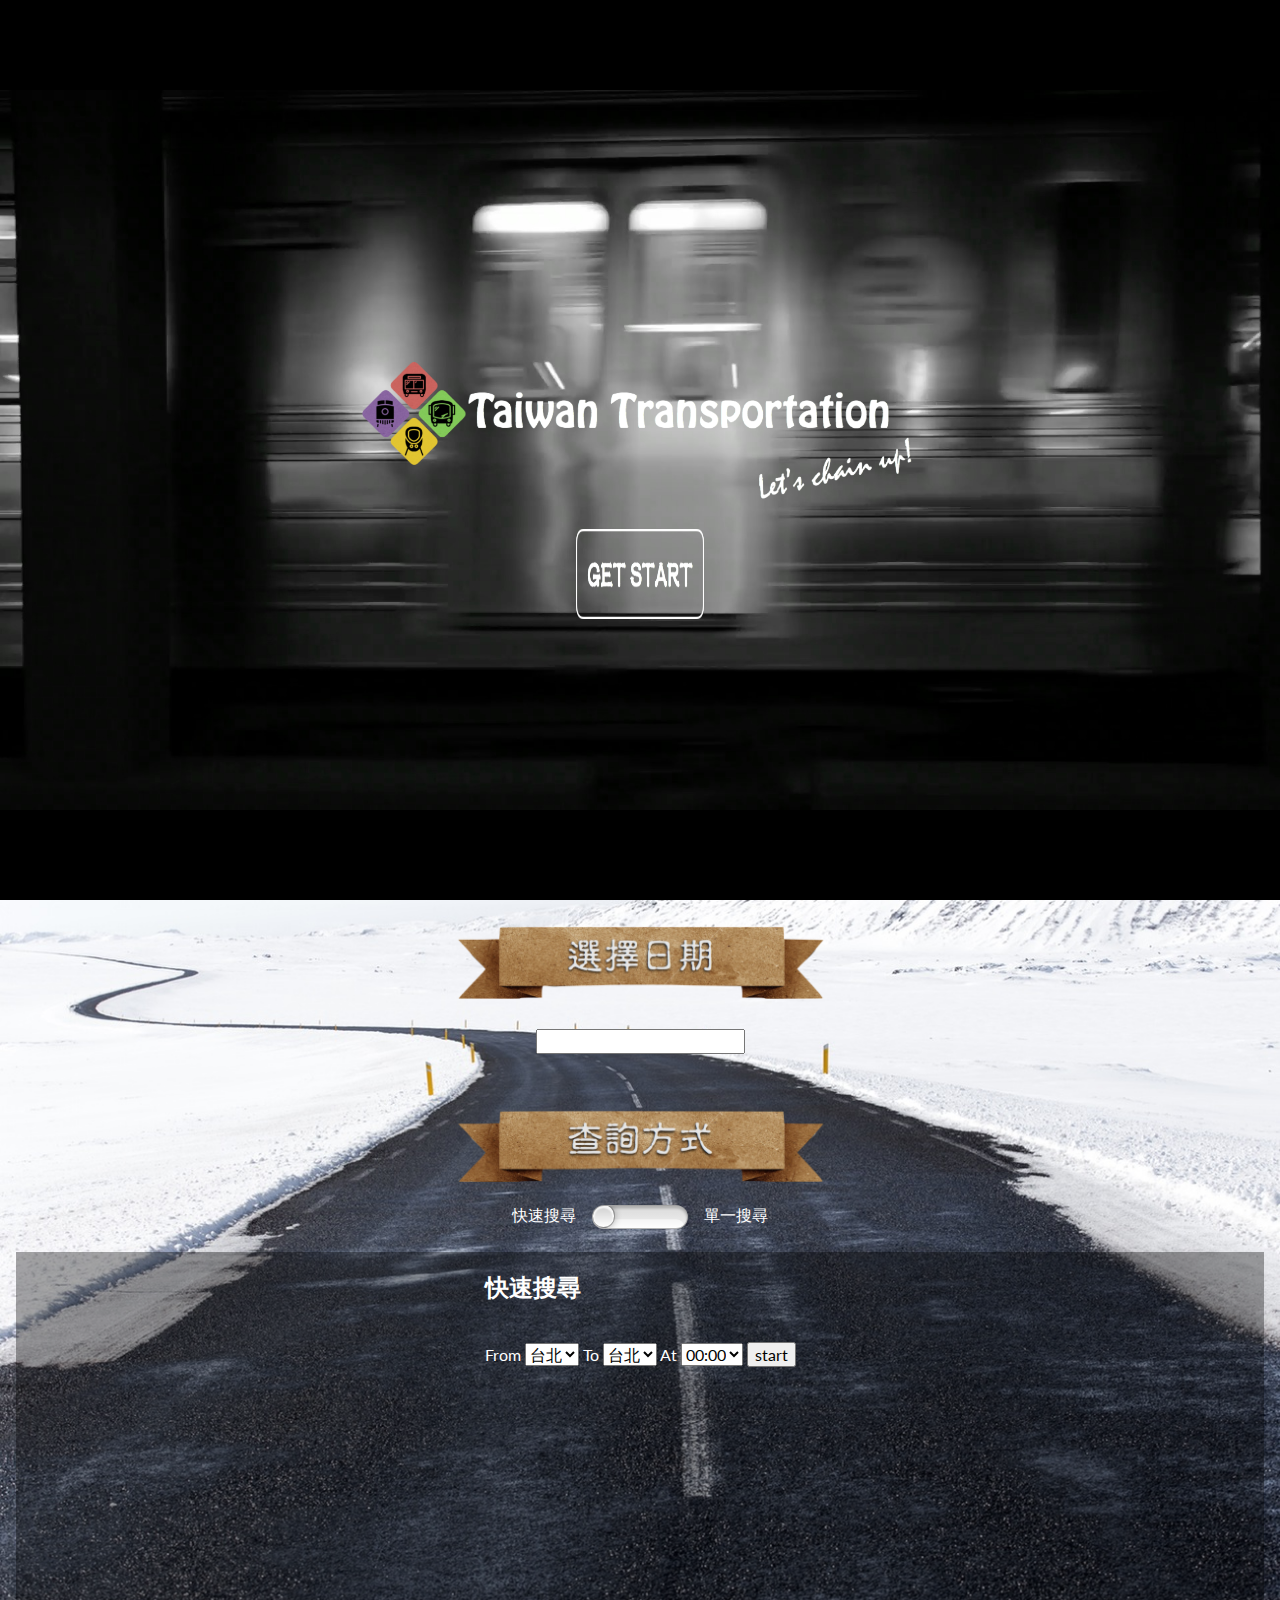
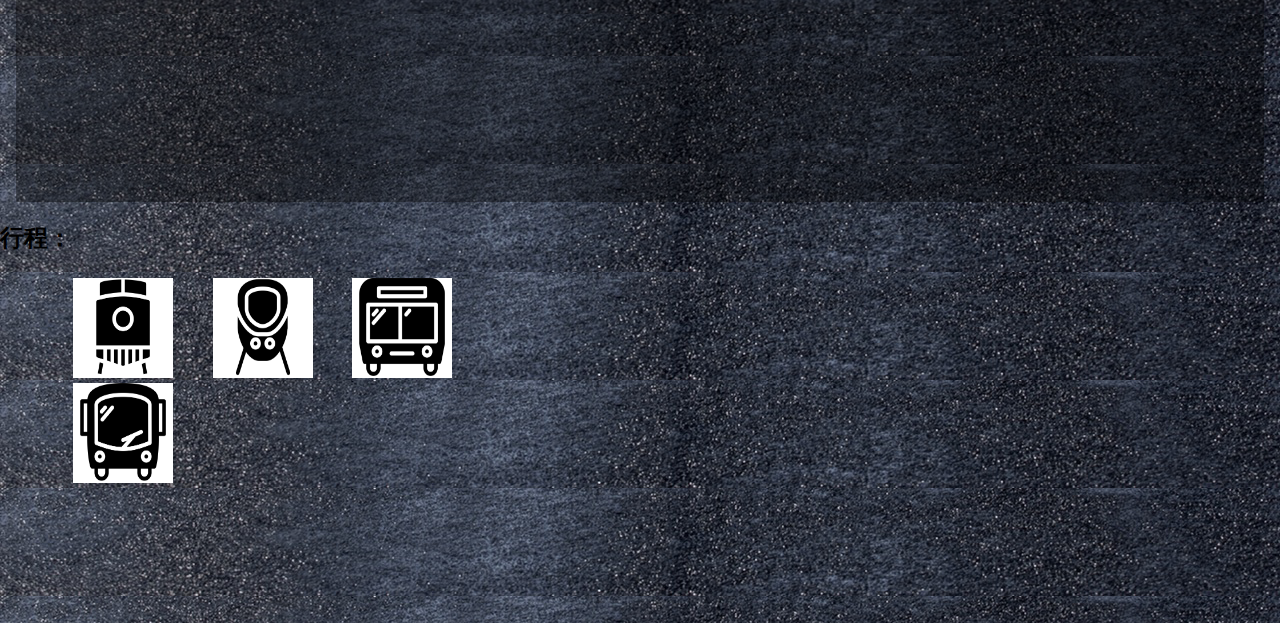
==== commit 5063fe7d: "中間部份完成90%" ====
--- a/index.html
+++ b/index.html
@@ -72,26 +72,27 @@
 			<input type="image" src="img/get-started.png" id="started"  onclick="go_started()" ></input>
 				
 		</div>
-		<div class="container">
-			<div id="inner">
-				<div id="level_1" >
-					
-
-					<img class="title" src="img/選擇日期.png" alt="">
-
-					<input type="text" id = "date" name="txt2" onfocus="c.showMoreDay = false;c.show(this);"/>
-					<img class="title" id="pic_2" src="img/查詢方式.png" alt="">	
-					<div id="choose_search">
-						<label style="display:block;">
-							快速搜尋
-							<input type="checkbox" id="ios" class="ios-switch"  onclick="divide(this)" />
-							單一搜尋
-						</label>
+		<div id="road">
+			<div class="container">
+				<div id="inner">
+					<div id="level_1" >
+						
+
+						<img class="title" id="pic_1" src="img/選擇日期.png" alt="">
+
+						<input type="text" id = "date" name="txt2" onfocus="c.showMoreDay = false;c.show(this);"/>
+						<img class="title" id="pic_2" src="img/查詢方式.png" alt="">	
+						<div id="choose_search">
+							<label style="display:block;">
+								快速搜尋
+								<input type="checkbox" id="ios" class="ios-switch"  onclick="divide(this)" />
+								單一搜尋
+							</label>
+						</div>
 					</div>
-					
-					<div id="divide">
-						
-					
+				</div>
+				<div id="divide">
+					<div id="black_back">			
 						<div id="divide1"style="display:block;">
 						
 							<h2>快速搜尋</h2>
@@ -496,437 +497,31 @@
 						</div>
 					</div>
 				</div>
-				
-				
-<!-- 				<div id="divide1"style="display:block;">
-				
-					<h2>快速搜尋</h2>
-					<br>
-					From
-					<select name="from"size="1" id = "all_from">
-						<option value="1">台北</option>
-						<option value="2">板橋</option>
-						<option value="3">桃園</option>
-						<option value="4">新竹</option>
-						<option value="5">台中</option>
-						<option value="6">嘉義</option>
-						<option value="7">台南</option>
-						<option value="8">高雄</option>
-					</select>
-					To
-					<select name="to" size="1" id = "all_to">
-						<option value="1">台北</option>
-						<option value="2">板橋</option>
-						<option value="3">桃園</option>
-						<option value="4">新竹</option>
-						<option value="5">台中</option>
-						<option value="6">嘉義</option>
-						<option value="7">台南</option>
-						<option value="8">高雄</option>
-					</select>
-					At
-					<select name="time" size="1" id = "all_time">
-						<option value="0">00:00</option>
-						<option value="1">01:00</option>
-						<option value="2">02:00</option>
-						<option value="3">03:00</option>
-						<option value="4">04:00</option>
-						<option value="5">05:00</option>
-						<option value="6">06:00</option>
-						<option value="7">07:00</option>
-						<option value="8">08:00</option>
-						<option value="9">09:00</option>
-						<option value="10">10:00</option>
-						<option value="11">11:00</option>
-						<option value="12">12:00</option>
-						<option value="13">13:00</option>
-						<option value="14">14:00</option>
-						<option value="15">15:00</option>
-						<option value="16">16:00</option>
-						<option value="17">17:00</option>
-						<option value="18">18:00</option>
-						<option value="19">19:00</option>
-						<option value="20">20:00</option>
-						<option value="21">21:00</option>
-						<option value="22">22:00</option>
-						<option value="23">23:00</option>
-					</select>
-					<input type="button" value="start" onclick="metasearch()">
+				<div id="step-three">
+					<h2>行程：<span><br></span>
+					<div id="tabsF" >
+					<ul id = "select_tp">
+						<li id="current" class="img1"><a href="javascript://" onclick="loadTab(this,1,1);"><img id="img1" src="img/t1.png" width="100" height="100"></a></li>
+						<li class="img2"><a href="javascript://" onclick="loadTab(this,2,1);"><img id="img2" src="img/t2.png" width="100" height="100"></a></li>
+						<li class="img3"><a href="javascript://" onclick="loadTab(this,3,1);"><img id="img3" src="img/t3.png" width="100" height="100"></a></li>
+						<li class="img4"><a href="javascript://" onclick="loadTab(this,4,1);"><img id="img4" src="img/t4.png" width="100" height="100"></a></li>
+						
+					</ul>
+					</div>
+					<div id="tabsC" class="grid clearfix" style="  opacity:0.95;">
+						<div id="S1" class="grid clearfix" style="display:none;margin:1% 18% 1% -5%; opacity:0.95;">尚未查詢</div>
+						<div id="S2" class="grid clearfix" style="display:none;margin:1% 18% 1% -5%; opacity:0.95;">尚未查詢</div>
+						<div id="S3" class="grid clearfix" style="display:none;margin:1% 18% 1% -5%; opacity:0.95;">尚未查詢</div>
+						<div id="S4"  class="grid clearfix" style="display:none;margin:1% 18% 1% -5%; opacity:0.95;">尚未查詢</div>
+						
+					</div>
+					<div id="showTrain" class="grid clearfix" style=" margin:1% 18% 1% -5%; opacity:0.95;"></div>
+					<div id="showThsr" class="grid clearfix" style=" margin:1% 18% 1% -5%;opacity:0.95;"></div>				
+					<div id="showCoach" class="grid clearfix" style=" margin:1% 18% 1% -5%;opacity:0.95;"></div>
+					<div id="showBus" class="grid clearfix" style=" margin:1% 18% 1% -5%;opacity:0.95;"></div>				
+					</h2>
 				</div>
-				
-				<div id="divide2" style="display:none;">
-					<h2>請選擇交通工具：<span></span></h2>	
-					<section id="grid" class="grid clearfix">
-					
-						<a id="train" class="visible" data-path-hover="m 180,34.57627 -180,0 L 0,0 180,0 z">
-							<figure>
-								<img src="img/train.png" />
-								<svg viewBox="0 0 180 320" preserveAspectRatio="none"><path d="M 180,160 0,218 0,0 180,0 z"/></svg>
-								<figcaption>
-
-								<h2>火車</h2>
-								<p>Train</p>
-								
-								<form name="train">
-								<br>From<br>
-									<select name="major" size="1" onChange="redirect(this.options.selectedIndex,0)" id="major1_train">
-										<option>台北</option>
-										<option>桃園</option>
-										<option>新竹</option>
-										<option>苗栗</option>
-										<option>台中</option>
-										<option>彰化</option>
-										<option>雲林</option>
-										<option>嘉義</option>
-										<option>台南</option>
-										<option>高雄</option>
-										<option>屏東</option>
-										<option>台東</option>
-										<option>花蓮</option>
-										<option>宜蘭</option>
-										<option>平溪線</option>
-										<option>內灣線</option>
-										<option>集集線</option>
-										<option>沙崙線</option>
-										<option>深奧線</option>
-									</select>
-									<select name="sub1" size="1" id = "train_from">
-										<option value="083">福隆</option>
-										<option value="084">貢寮</option>
-										<option value="085">雙溪</option>
-										<option value="086">牡丹</option>
-										<option value="087">三貂嶺</option>
-										<option value="088">侯硐</option>
-										<option value="089">瑞芳</option>
-										<option value="090">四腳亭</option>
-										<option value="..">暖暖</option>
-										<option value="092">基隆</option>
-										<option value="..">三坑</option>
-										<option value="093">八堵</option>
-										<option value="094">七堵</option>
-										<option value="..">百福</option>
-										<option value="..">五堵</option>
-										<option value="096">汐止</option>
-										<option value="..">汐科</option>
-										<option value="097">南港</option>
-										<option value="098">松山</option>
-										<option value="100" selected>台北</option>
-										<option value="101">萬華</option>
-										<option value="102">板橋</option>
-										<option value="..">浮洲</option>
-										<option value="103">樹林</option>
-										<option value="104">山佳</option>
-										<option value="105">鶯歌</option>
-									</select>
-									
-									<br>To<br>
-									<select name="major2" size="1" onChange="redirect(this.options.selectedIndex,1)" id="major2_train">								<option>台北</option>
-										<option>桃園</option>
-										<option>新竹</option>
-										<option>苗栗</option>
-										<option>台中</option>
-										<option>彰化</option>
-										<option>雲林</option>
-										<option>嘉義</option>
-										<option>台南</option>
-										<option>高雄</option>
-										<option>屏東</option>
-										<option>台東</option>
-										<option>花蓮</option>
-										<option>宜蘭</option>
-										<option>平溪線</option>
-										<option>內灣線</option>
-										<option>集集線</option>
-										<option>沙崙線</option>
-										<option>深奧線</option>
-									</select>
-									<select name="sub2" size="1" id = "train_to">
-										<option value="083">福隆</option>
-										<option value="084">貢寮</option>
-										<option value="085">雙溪</option>
-										<option value="086">牡丹</option>
-										<option value="087">三貂嶺</option>
-										<option value="088">侯硐</option>
-										<option value="089">瑞芳</option>
-										<option value="090">四腳亭</option>
-										<option value="..">暖暖</option>
-										<option value="092">基隆</option>
-										<option value="..">三坑</option>
-										<option value="093">八堵</option>
-										<option value="094">七堵</option>
-										<option value="..">百福</option>
-										<option value="..">五堵</option>
-										<option value="096">汐止</option>
-										<option value="..">汐科</option>
-										<option value="097">南港</option>
-										<option value="098">松山</option>
-										<option value="100" selected>台北</option>
-										<option value="101">萬華</option>
-										<option value="102">板橋</option>
-										<option value="..">浮洲</option>
-										<option value="103">樹林</option>
-										<option value="104">山佳</option>
-										<option value="105">鶯歌</option>
-									</select>
-									<br>
-									<input type="image" src="img/exchange1.png" id="exchange" onclick="change();return false; "  ></input>
-									<br>At<br>
-									<select name="type" size="1" id = "train_time">
-										<option>00:00</option>
-										<option>01:00</option>
-										<option>02:00</option>
-										<option>03:00</option>
-										<option>04:00</option>
-										<option>05:00</option>
-										<option>06:00</option>
-										<option>07:00</option>
-										<option>08:00</option>
-										<option>09:00</option>
-										<option>10:00</option>
-										<option>11:00</option>
-										<option>12:00</option>
-										<option>13:00</option>
-										<option>14:00</option>
-										<option>15:00</option>
-										<option>16:00</option>
-										<option>17:00</option>
-										<option>18:00</option>
-										<option>19:00</option>
-										<option>20:00</option>
-										<option>21:00</option>
-										<option>22:00</option>
-										<option>23:00</option>
-									</select>
-									
-									<select name="time_check" size="1" id = "time_check">
-										<option value="0">出發時間</option>
-										<option value="1">抵達時間</option>
-										
-										
-									</select>
-									<br>Type<br>
-									<select name="type" size="1" id = "train_type">
-										<option value="0">全部</option>
-										<option value="1">對號</option>
-										<option value="2">非對號</option>
-										
-									</select>
-									
-									
-									<button onclick="search($('#train_from :selected').text(),$('#train_to :selected').text(),$('#time_check').val(),$('#train_time').val(),$('#train_type').val(),0);return false">Submit</button>
-								</form>
-								</figcaption>
-
-							</figure>
-						</a>
-						<a  id="thsr" class="visible" data-path-hover="m 180,34.57627 -180,0 L 0,0 180,0 z">
-							<figure>
-								<img src="img/thsr.png" />
-								<svg viewBox="0 0 180 320" preserveAspectRatio="none"><path d="M 180,160 0,218 0,0 180,0 z"/></svg>
-								<figcaption>
-
-									<h2>高鐵</h2>
-									<p>Taiwan High Speed Rail(THSR)</p>
-									<form name="thsr">                
-										<br>From<br>
-										<select name="from"size="1" id = "thsr_from">
-											<option value="1">台北</option>
-											<option value="2">板橋</option>
-											<option value="3">桃園</option>
-											<option value="4">新竹</option>
-											<option value="5">台中</option>
-											<option value="6">嘉義</option>
-											<option value="7">台南</option>
-											<option value="8">左營</option>
-										</select>
-										<br>To<br>
-										<select name="to" size="1" id = "thsr_to">
-											<option value="1">台北</option>
-											<option value="2">板橋</option>
-											<option value="3">桃園</option>
-											<option value="4">新竹</option>
-											<option value="5">台中</option>
-											<option value="6">嘉義</option>
-											<option value="7">台南</option>
-											<option value="8">左營</option>
-										</select>
-										<br>
-										<input type="image" src="img/exchange1.png" id="exchange" onclick="change2();return false; "  ></input>
-										<br>At<br>
-										<select name="time" size="1" id = "thsr_time">
-											<option value="0">00:00</option>
-											<option value="1">01:00</option>
-											<option value="2">02:00</option>
-											<option value="3">03:00</option>
-											<option value="4">04:00</option>
-											<option value="5">05:00</option>
-											<option value="6">06:00</option>
-											<option value="7">07:00</option>
-											<option value="8">08:00</option>
-											<option value="9">09:00</option>
-											<option value="10">10:00</option>
-											<option value="11">11:00</option>
-											<option value="12">12:00</option>
-											<option value="13">13:00</option>
-											<option value="14">14:00</option>
-											<option value="15">15:00</option>
-											<option value="16">16:00</option>
-											<option value="17">17:00</option>
-											<option value="18">18:00</option>
-											<option value="19">19:00</option>
-											<option value="20">20:00</option>
-											<option value="21">21:00</option>
-											<option value="22">22:00</option>
-											<option value="23">23:00</option>
-										</select>
-																	
-										<button onclick="selectitem($('#thsr_from').val(),$('#thsr_to').val(),$('#thsr_time').val(),$('#thsr_from :selected').text(),$('#thsr_to :selected').text(),0);return false">Submit</button>             
-									</form>
-
-								</figcaption>
-							</figure>
-						</a>
-						<a  id="bus" class="visible" data-path-hover="m 180,34.57627 -180,0 L 0,0 180,0 z">
-							<figure>
-								<img src="img/coach.png"/>
-								<svg viewBox="0 0 180 320" preserveAspectRatio="none"><path d="M 180,160 0,218 0,0 180,0 z"/></svg>
-								<figcaption>
-								<h2>客運</h2>
-								<p>Coach</p>
-								<form name="bus">
-								<br>路線<br>
-								<select name="route"size="1" id = "bus_route">
-											<option value="1">台北→台南(兩排椅)</option>
-											<option value="2">台南→台北(兩排椅)</option>
-											<option value="3">台北→台南(三排椅)</option>
-											<option value="4">台南→台北(三排椅)</option>
-											<option value="5">台北→新營→高雄</option>
-											<option value="6">高雄→新營→台北</option>
-											<option value="7">台南→嘉義</option>
-											<option value="8">嘉義→台南</option>
-											<option value="9">台北→台中</option>
-											<option value="10">台中→台北</option>
-											<option value="11">台南→台中</option>
-											<option value="12">台中→台南</option>
-											
-										</select>
-								<br>At<br>
-									<select name="type" size="1" id = "b_time">
-										<option value="0">00:00</option>
-											<option value="1">01:00</option>
-											<option value="2">02:00</option>
-											<option value="3">03:00</option>
-											<option value="4">04:00</option>
-											<option value="5">05:00</option>
-											<option value="6">06:00</option>
-											<option value="7">07:00</option>
-											<option value="8">08:00</option>
-											<option value="9">09:00</option>
-											<option value="10">10:00</option>
-											<option value="11">11:00</option>
-											<option value="12">12:00</option>
-											<option value="13">13:00</option>
-											<option value="14">14:00</option>
-											<option value="15">15:00</option>
-											<option value="16">16:00</option>
-											<option value="17">17:00</option>
-											<option value="18">18:00</option>
-											<option value="19">19:00</option>
-											<option value="20">20:00</option>
-											<option value="21">21:00</option>
-											<option value="22">22:00</option>
-											<option value="23">23:00</option>
-									</select>
-								<p></p>
-								<button onclick="bus_time($('#bus_route').val(),$('#b_time').val(),$('#bus_route :selected').text());return false">Submit</button>
-								
-								</form>
-								</figcaption>
-							</figure>
-						</a>
-						<a  id="mtr" class="visible" data-path-hover="m 180,34.57627 -180,0 L 0,0 180,0 z">
-							<figure>
-								<img src="img/bus.png" />
-								<svg viewBox="0 0 180 320" preserveAspectRatio="none"><path d="M 180,160 0,218 0,0 180,0 z"/></svg>
-								<figcaption>
-								<h2>公車</h2>
-								<p>Bus</p>
-								
-								<form name="bus_r">
-								<br>To<br>
-									<select name="major" size="1" onChange="redirect2(this.options.selectedIndex,1)">
-										<option>市區公車</option>
-										<option>觀光公車</option>
-										<option>高鐵接駁車</option>
-										<option>綠線</option>
-										<option>藍線</option>
-										<option>棕線</option>
-										<option>橘線</option>
-										<option>黃線</option>
-										<option>紅線</option>
-										
-									</select>
-									<select name="sub1" size="1" id = "bus_to">
-										<option value="..">0右</option>
-										<option value="..">0左</option>
-										<option value="..">1</option>
-										<option value="..">2</option>
-										<option value="..">3</option>
-										<option value="..">5</option>
-										<option value="..">6</option>
-										<option value="..">7</option>
-										<option value="..">9</option>
-										<option value="..">10</option>
-										<option value="..">11</option>
-										<option value="..">14</option>
-										<option value="..">15</option>
-										<option value="..">17</option>
-										<option value="..">18</option>
-										<option value="..">19</option>
-										<option value="..">20</option>
-										<option value="..">21</option>
-										
-									</select>
-									<br>去回程<br>
-									<select  size="1" id = "bus_direction">
-									<option value="0">去程</option>
-									<option value="1">返程</option>
-									</select>
-								<p></p>
-								<button onclick="bus_station($('#bus_to :selected').text(),$('#bus_direction :selected').text());return false">Submit</button>
-								</form>
-								</figcaption>
-							</figure>
-						</a>
-					</section>
-				</div> -->
 			</div>
-			<div id="step-three">
-				<h2>行程：<span><br></span>
-				<div id="tabsF" >
-				<ul id = "select_tp">
-					<li id="current" class="img1"><a href="javascript://" onclick="loadTab(this,1,1);"><img id="img1" src="img/t1.png" width="100" height="100"></a></li>
-					<li class="img2"><a href="javascript://" onclick="loadTab(this,2,1);"><img id="img2" src="img/t2.png" width="100" height="100"></a></li>
-					<li class="img3"><a href="javascript://" onclick="loadTab(this,3,1);"><img id="img3" src="img/t3.png" width="100" height="100"></a></li>
-					<li class="img4"><a href="javascript://" onclick="loadTab(this,4,1);"><img id="img4" src="img/t4.png" width="100" height="100"></a></li>
-					
-				</ul>
-				</div>
-				<div id="tabsC" class="grid clearfix" style="  opacity:0.95;">
-					<div id="S1" class="grid clearfix" style="display:none;margin:1% 18% 1% -5%; opacity:0.95;">尚未查詢</div>
-					<div id="S2" class="grid clearfix" style="display:none;margin:1% 18% 1% -5%; opacity:0.95;">尚未查詢</div>
-					<div id="S3" class="grid clearfix" style="display:none;margin:1% 18% 1% -5%; opacity:0.95;">尚未查詢</div>
-					<div id="S4"  class="grid clearfix" style="display:none;margin:1% 18% 1% -5%; opacity:0.95;">尚未查詢</div>
-					
-				</div>
-				<div id="showTrain" class="grid clearfix" style=" margin:1% 18% 1% -5%; opacity:0.95;"></div>
-				<div id="showThsr" class="grid clearfix" style=" margin:1% 18% 1% -5%;opacity:0.95;"></div>				
-				<div id="showCoach" class="grid clearfix" style=" margin:1% 18% 1% -5%;opacity:0.95;"></div>
-				<div id="showBus" class="grid clearfix" style=" margin:1% 18% 1% -5%;opacity:0.95;"></div>				
-				</h2>
-			</div>
-			
-			
 		</div>
 		<!-- /container -->
 		 
@@ -1623,29 +1218,41 @@
 			//滑動效果
 			function divide(check)
 			{
-			if(check.checked == true)
-			{
-			
-			$('#divide1').addClass('animated fadeOutLeft');
-			$('#divide2').removeClass('animated fadeOutLeft').addClass('animated fadeInRight');
-			document.getElementById("divide2").style.display='block';
-			document.getElementById("divide1").style.display='none';
-			$('#divide1').css({position: 'relative'});
-			$('#divide2').css({ position: 'relatvie'});
-    
-			
-			
-			}
-			else
-			{
-			
-			$('#divide2').addClass('animated fadeOutLeft');
-			$('#divide1').removeClass('animated fadeOutLeft').addClass('animated fadeInRight');
-			
-			document.getElementById("divide1").style.display='block';
-			document.getElementById("divide2").style.display='none';
-			
-			}
+				if(check.checked == true)
+				{
+					
+					$('#divide1').addClass('animated fadeOutLeft').one('webkitAnimationEnd mozAnimationEnd MSAnimationEnd oanimationend animationend',function(){
+						
+						document.getElementById("divide2").style.display='block';
+						document.getElementById("divide1").style.display='none';
+
+						$('#divide2').addClass('animated fadeInRight').one('webkitAnimationEnd mozAnimationEnd MSAnimationEnd oanimationend animationend',function(){
+								$('#divide1').removeClass();
+								$('#divide2').removeClass();
+						});
+						
+					});
+
+				}
+				else
+				{
+				
+					$('#divide2').addClass('animated fadeOutRight').one('webkitAnimationEnd mozAnimationEnd MSAnimationEnd oanimationend animationend',function(){
+
+						document.getElementById("divide2").style.display='none';						
+						document.getElementById("divide1").style.display='block';
+
+						$('#divide1').addClass('animated fadeInLeft').one('webkitAnimationEnd mozAnimationEnd MSAnimationEnd oanimationend animationend',function(){
+								$('#divide1').removeClass();
+								$('#divide2').removeClass();
+						});
+						
+
+					});				
+				}
+				jQuery("html,body").animate({
+                      scrollTop:$("#pic_2").offset().top
+				},800);
 			}
 			
 			
--- a/css/component.css
+++ b/css/component.css
@@ -140,7 +140,8 @@
 /* Individual styles */
 .demo-1 body {
 /*	background: #3498db;*/
-	background-color: white;
+	background-color: black;
+	color: black;
 }
 
 
--- a/css/style.css
+++ b/css/style.css
@@ -201,7 +201,7 @@
 	width: 20%;
 	
 	color: white;
-/*	margin-bottom: 100px;*/
+	margin-bottom: 10px;
 }
 
 label:first-of-type {
@@ -276,9 +276,6 @@
 
 
 
-/*#choose_search {
-     width: 50vw;
-}*/
 
 #choose_search label{
      width: auto;
@@ -294,31 +291,38 @@
     align-items: center;
     display: flex;
     flex-direction: column;
+/*    background: url('middle3.jpeg') no-repeat; 
+    background-size:100vw;*/
+
+}
+
+
+
+#pic_1{
+    width: 30%;
+    margin-top: 20px;
+    margin-bottom: 30px;
+}
+
+#pic_2{
+    width: 30%;
+    margin-bottom: 10px;
+    margin-top: 50px;
+}
+
+
+.container{
+    
+    display: flex;
+    align-items: center;
+    flex-direction: column;
+
     background: url('middle3.jpeg') no-repeat; 
     background-size:100vw;
-
-}
-
-#level_1 .title{
-    margin-top: 30px;
-
-    width: 30%;
-    margin-bottom: 30px;
-}
-
-#level_1 #pic_2{
-/*    order:1;
-*/}
-
-#level_1 input{
-/*    order:2;
-*/}
-
-.container{
+}
+
+#road{
     background: url('road.png');
-    display: flex;
-    align-items: center;
-    flex-direction: column;
 }
 
 #inner{
@@ -326,6 +330,8 @@
     align-items: center;
     flex-direction: column;
     height: auto;
+
+
 }
 
 body{
@@ -333,14 +339,29 @@
     align-items: center;
     flex-direction: column;
 }
-#divide1{
-    height: auto;
-}
-
-#divide2{
-    height:auto;
-}
-
+
+#step-three{
+    width: 100%;
+}
+
+#tabsF{
+    display:flex;
+    align-items: center;
+}
+
+#black_back{
+    display: flex;
+    flex-direction: column;
+    align-items: center;
+    width: 97.5vw;
+    background: rgba(0%,0%,0%,0.35);
+
+    height: 550px;
+}
+
+#divide1, #divide2{
+    color: white;
+}
 
 /* 順序區 */
 /* L1 */
@@ -355,5 +376,5 @@
 #inner{
     order:0;
 }
-/*
-
+
+
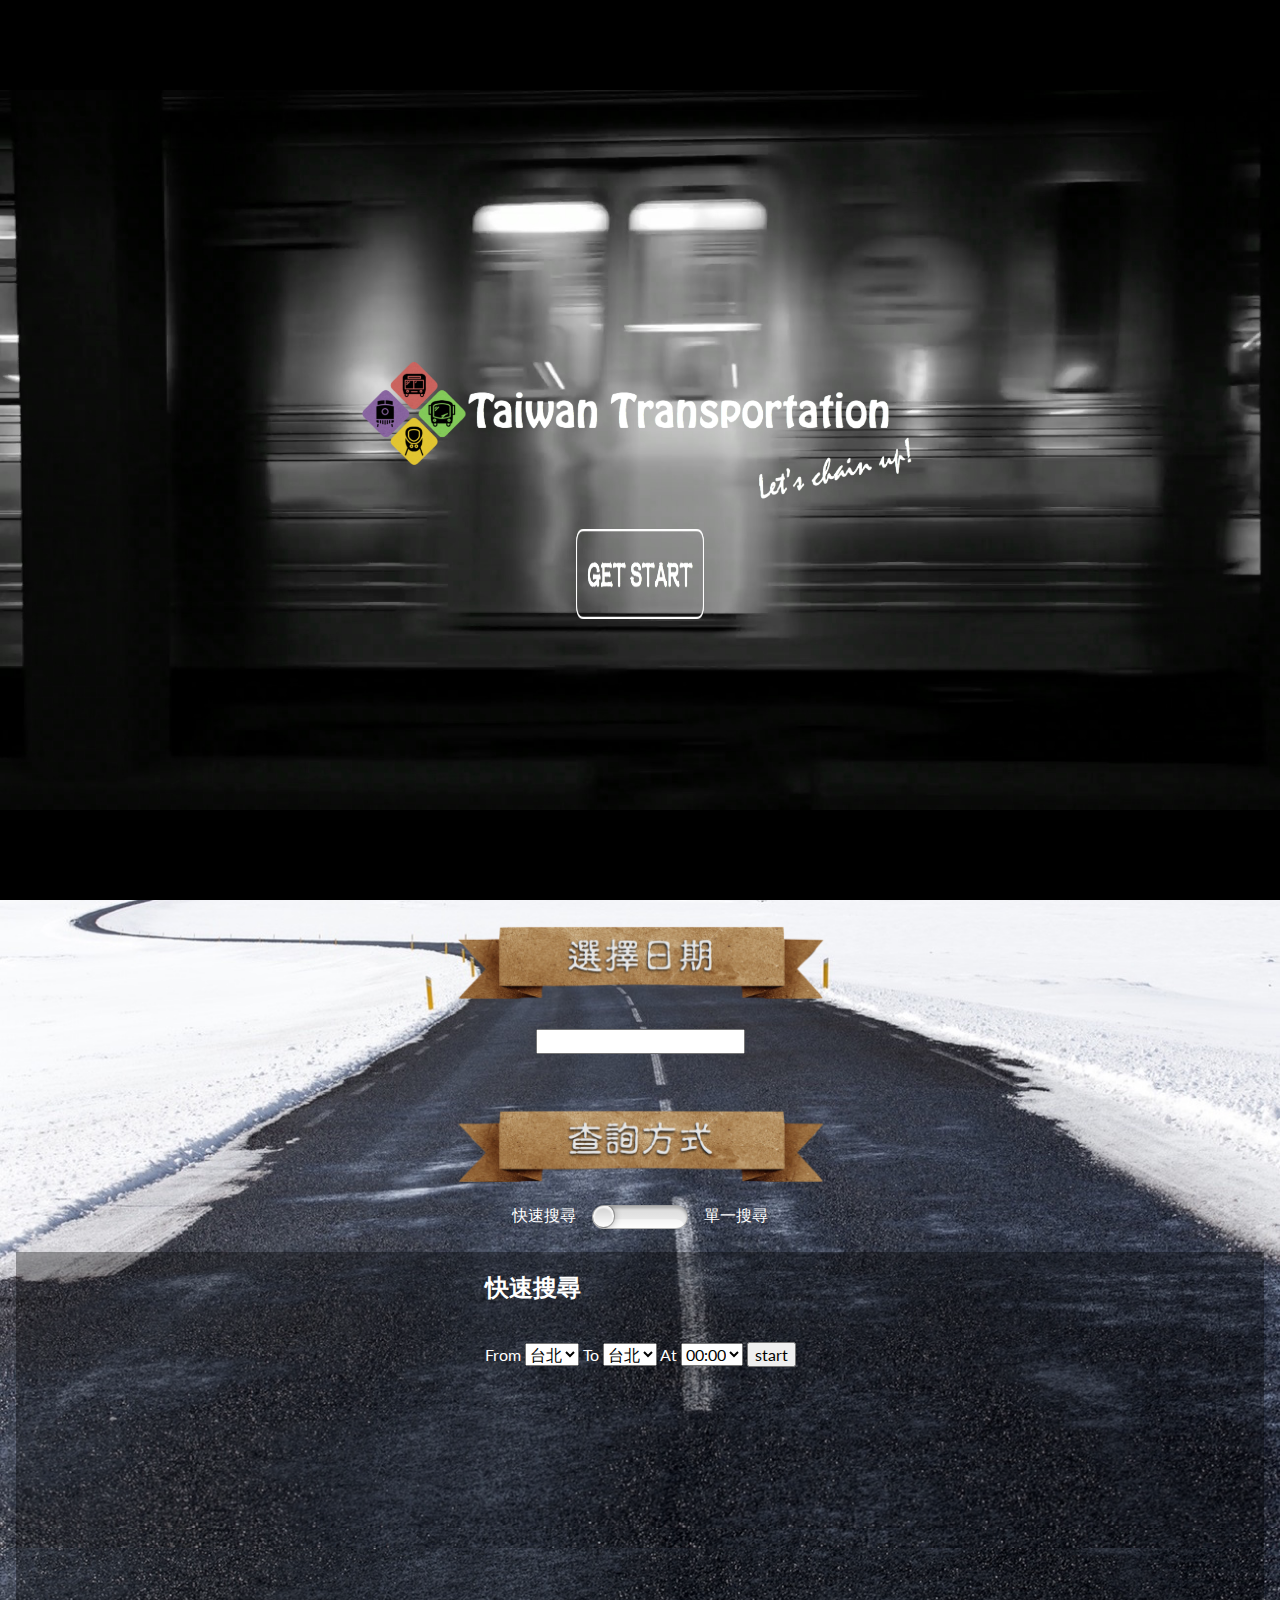
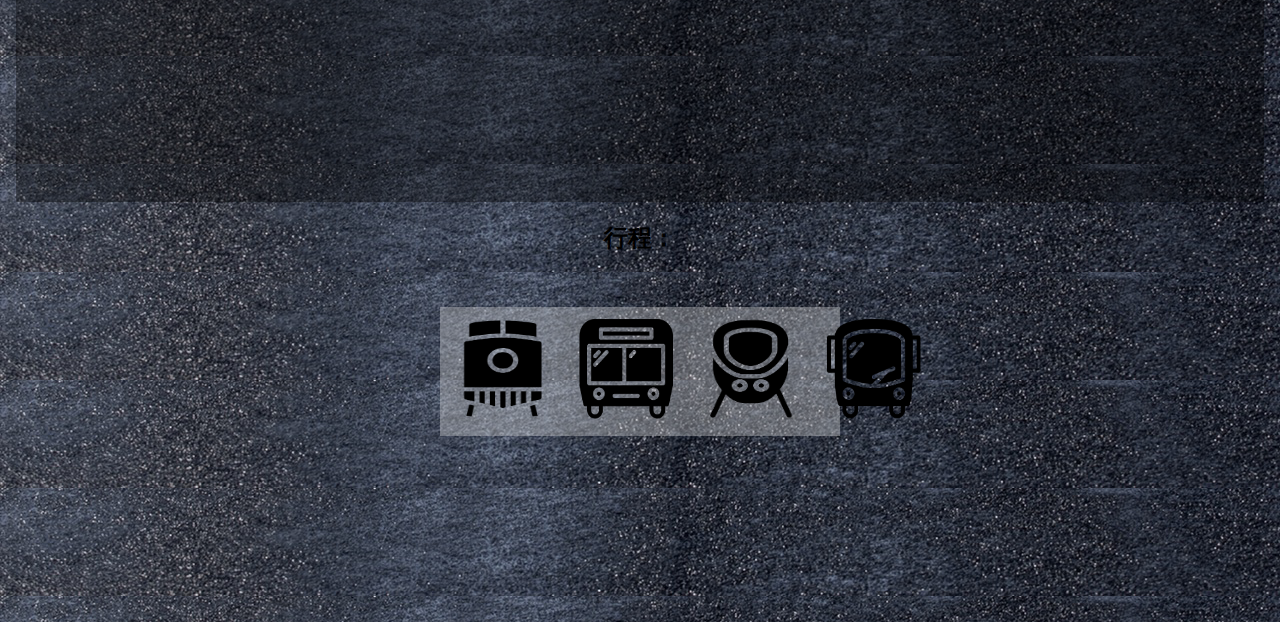
==== commit 077abd53: "修正火車button tabsC TABLE位置" ====
--- a/index.html
+++ b/index.html
@@ -163,7 +163,7 @@
 										<p>Train</p>
 										
 										<form name="train">
-										<br>From<br>
+										From<br>
 											<select name="major" size="1" onChange="redirect(this.options.selectedIndex,0)" id="major1_train">
 												<option>台北</option>
 												<option>桃園</option>
--- a/css/style.css
+++ b/css/style.css
@@ -106,7 +106,7 @@
 	{
 	display:inline;
 	margin:0;
-	padding-left:8%;
+	padding:3%;
 	}
 /**
  * iOS 6 style switch checkboxes
@@ -344,11 +344,12 @@
     width: 100%;
 }
 
-#tabsF{
+/*#tabsF{
     display:flex;
     align-items: center;
-}
-
+    flex-basic:auto;
+}
+*/
 #black_back{
     display: flex;
     flex-direction: column;
@@ -377,4 +378,24 @@
     order:0;
 }
 
-
+/**/
+
+#step-three h2{
+    display:flex;
+    align-items: center;
+    flex-direction: column;
+}
+
+#select_tp{
+    display:flex;
+    align-items: center;
+
+    background: rgba(90%,90%,90%,0.35);
+    padding: 0px;
+}
+
+
+
+
+
+
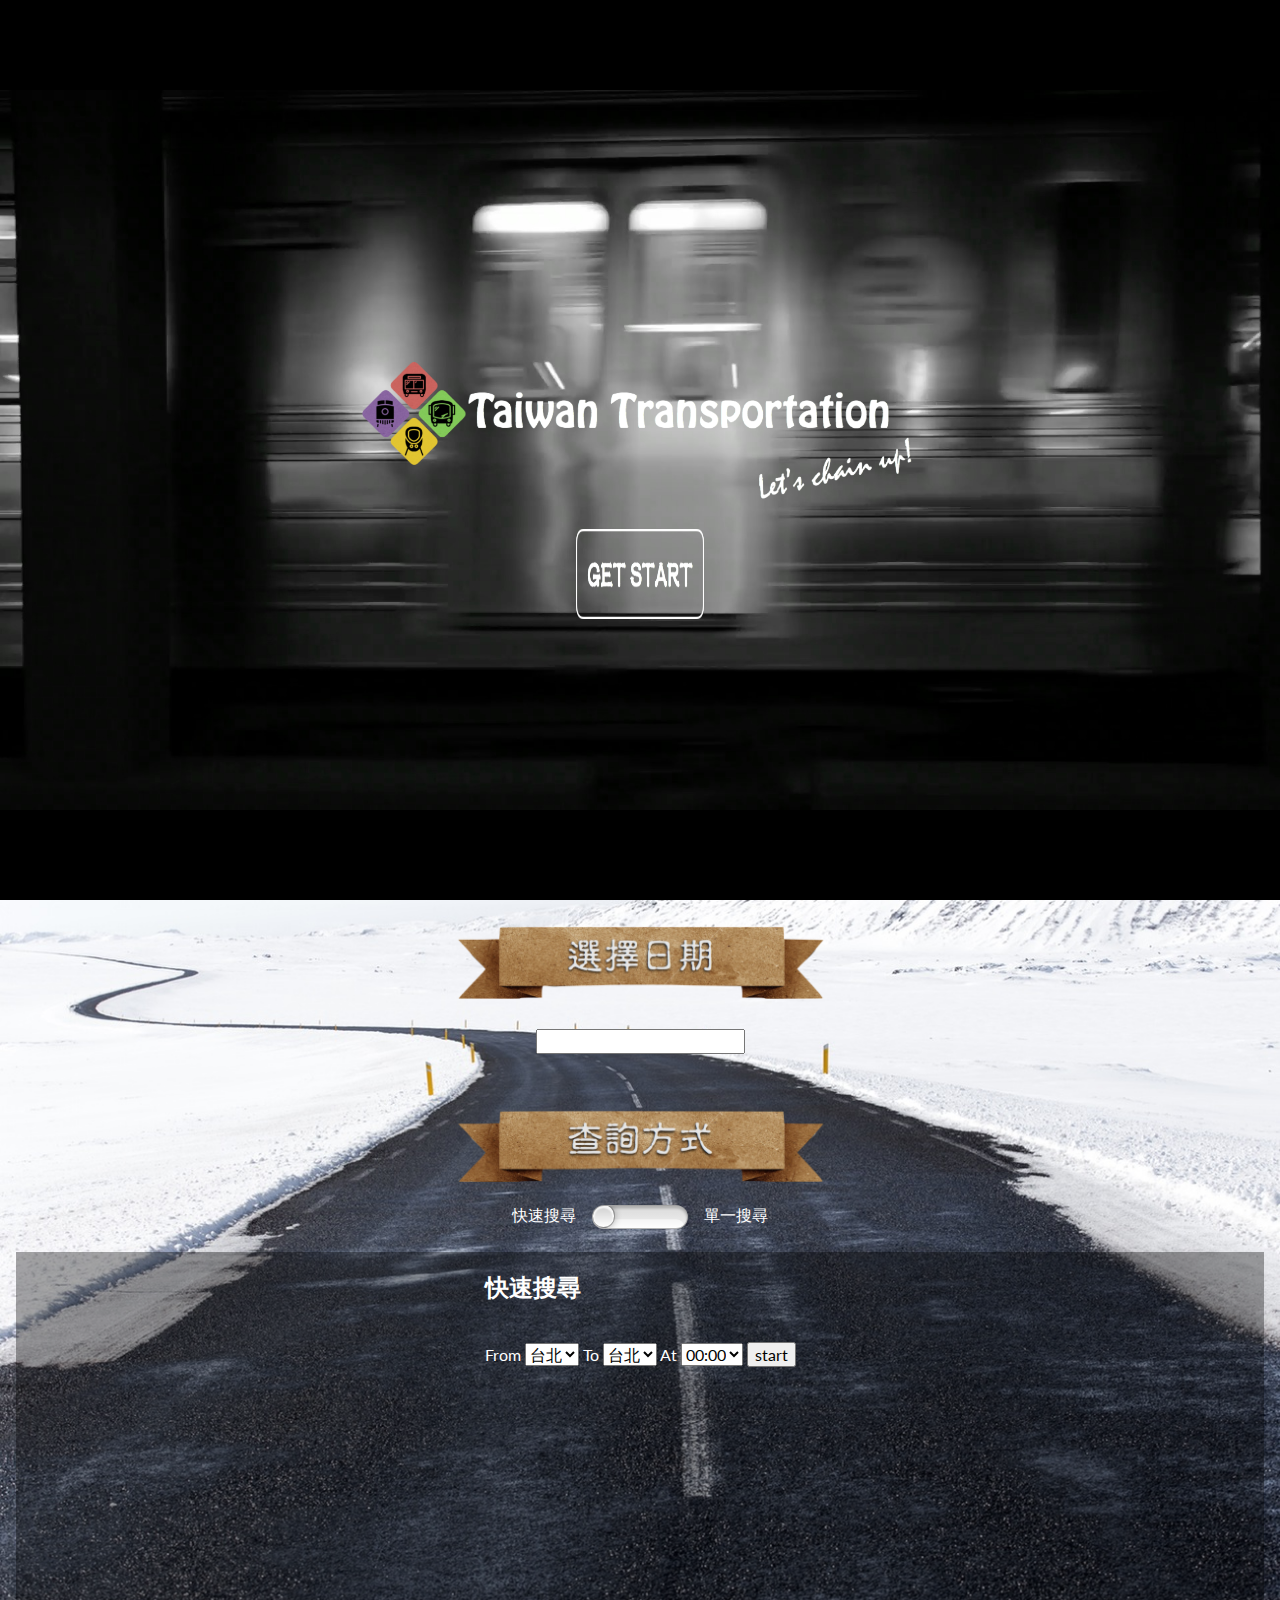
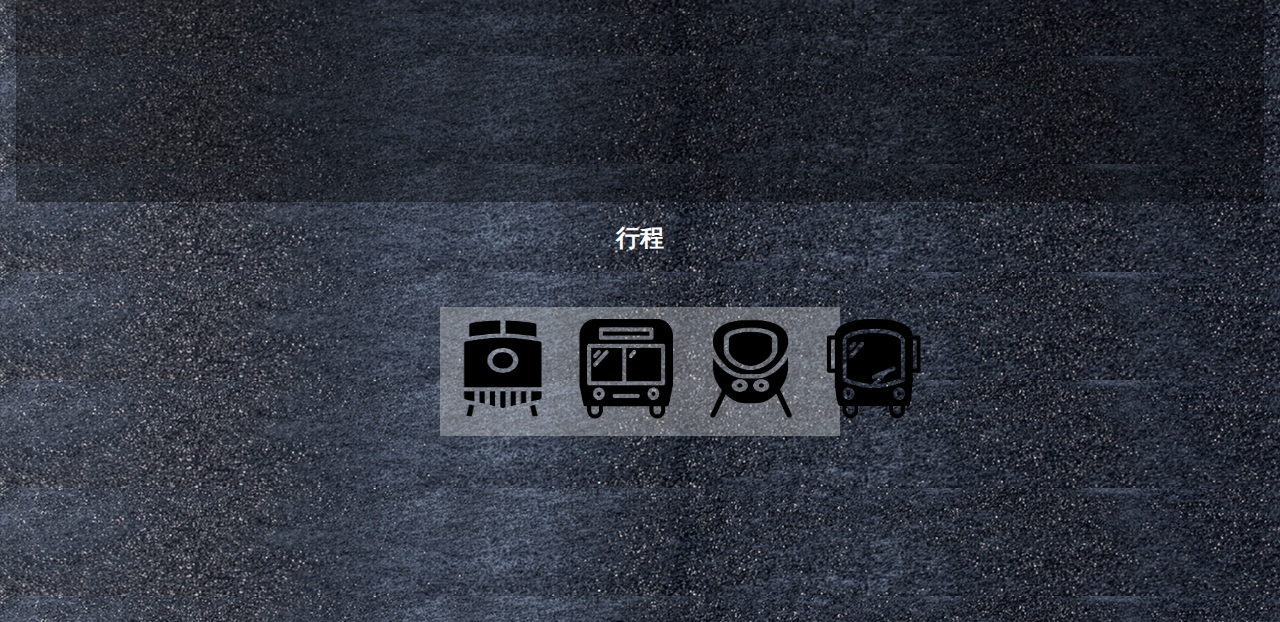
==== commit 459f1079: "修圖一下" ====
--- a/index.html
+++ b/index.html
@@ -163,7 +163,7 @@
 										<p>Train</p>
 										
 										<form name="train">
-										From<br>
+										<br>From<br>
 											<select name="major" size="1" onChange="redirect(this.options.selectedIndex,0)" id="major1_train">
 												<option>台北</option>
 												<option>桃園</option>
@@ -498,7 +498,7 @@
 					</div>
 				</div>
 				<div id="step-three">
-					<h2>行程：<span><br></span>
+					<h2>行程<span><br></span>
 					<div id="tabsF" >
 					<ul id = "select_tp">
 						<li id="current" class="img1"><a href="javascript://" onclick="loadTab(this,1,1);"><img id="img1" src="img/t1.png" width="100" height="100"></a></li>
--- a/css/style.css
+++ b/css/style.css
@@ -384,6 +384,7 @@
     display:flex;
     align-items: center;
     flex-direction: column;
+    color: white;
 }
 
 #select_tp{
